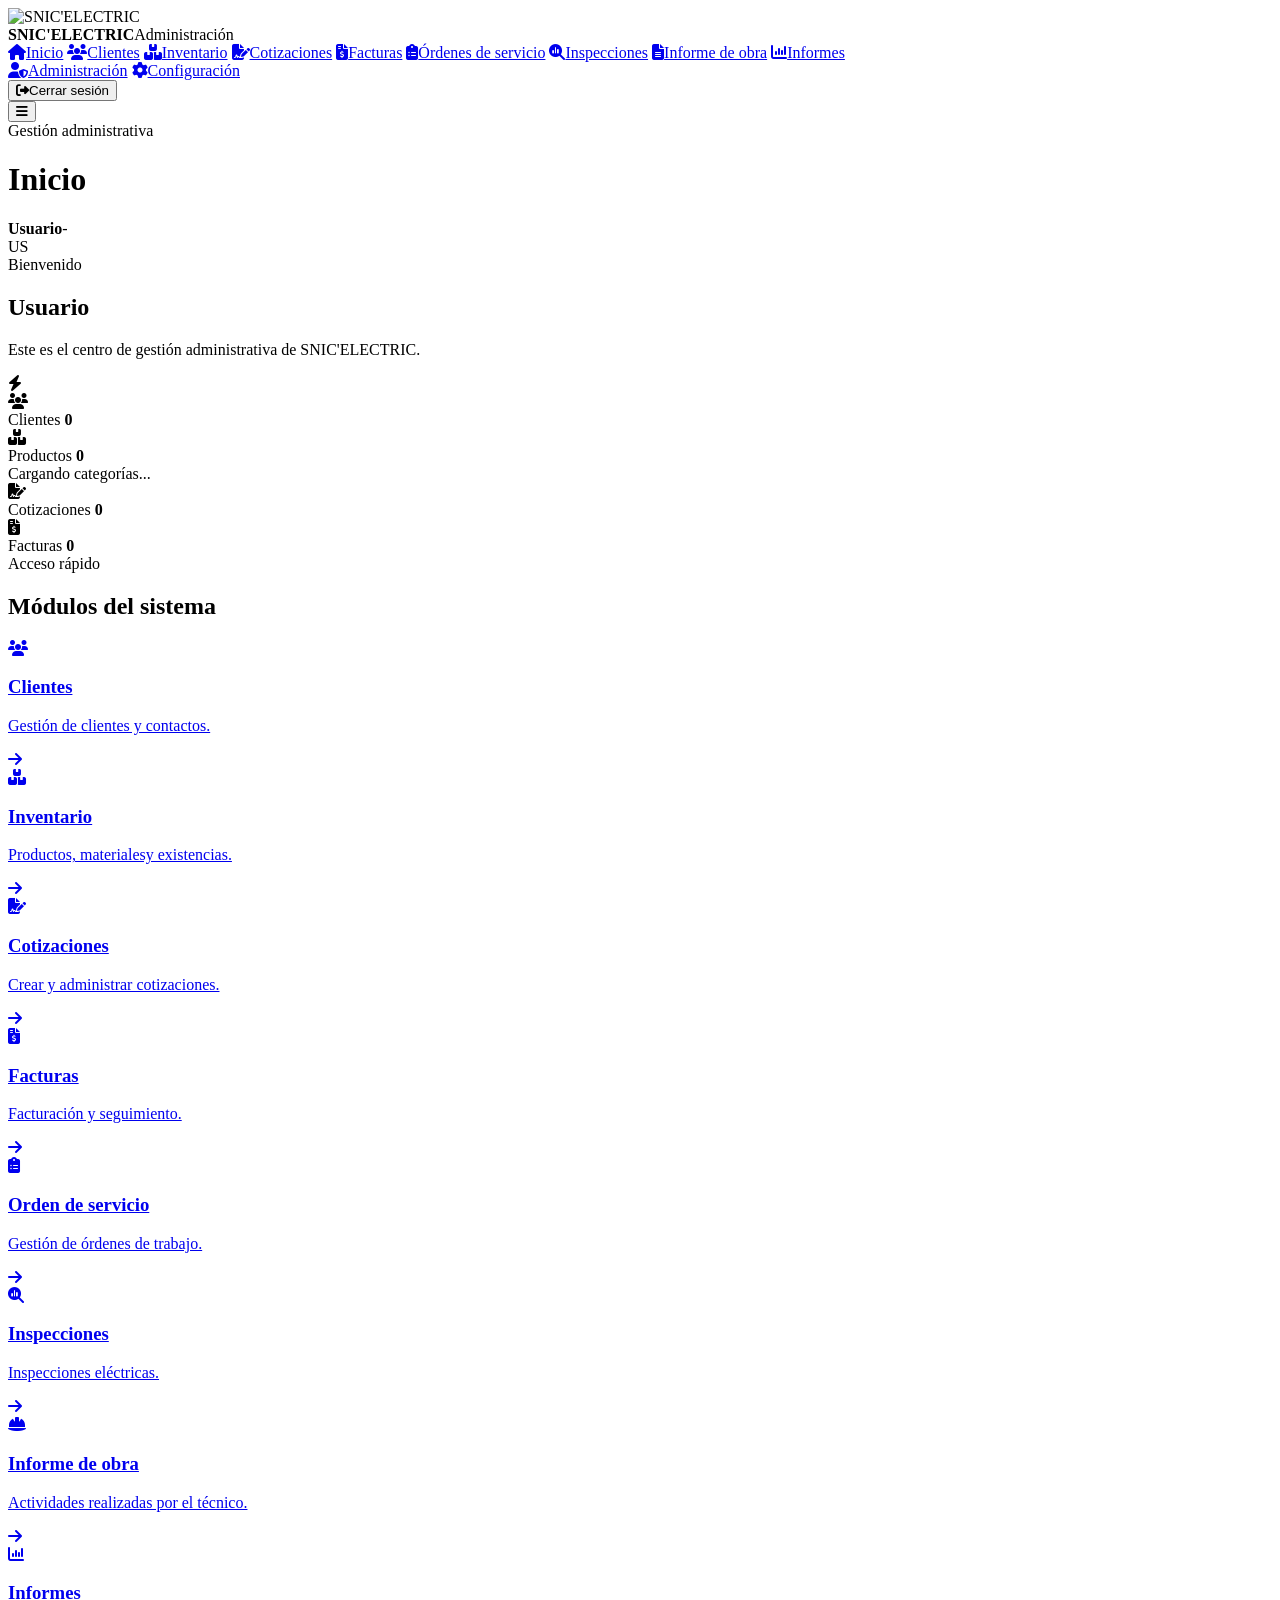
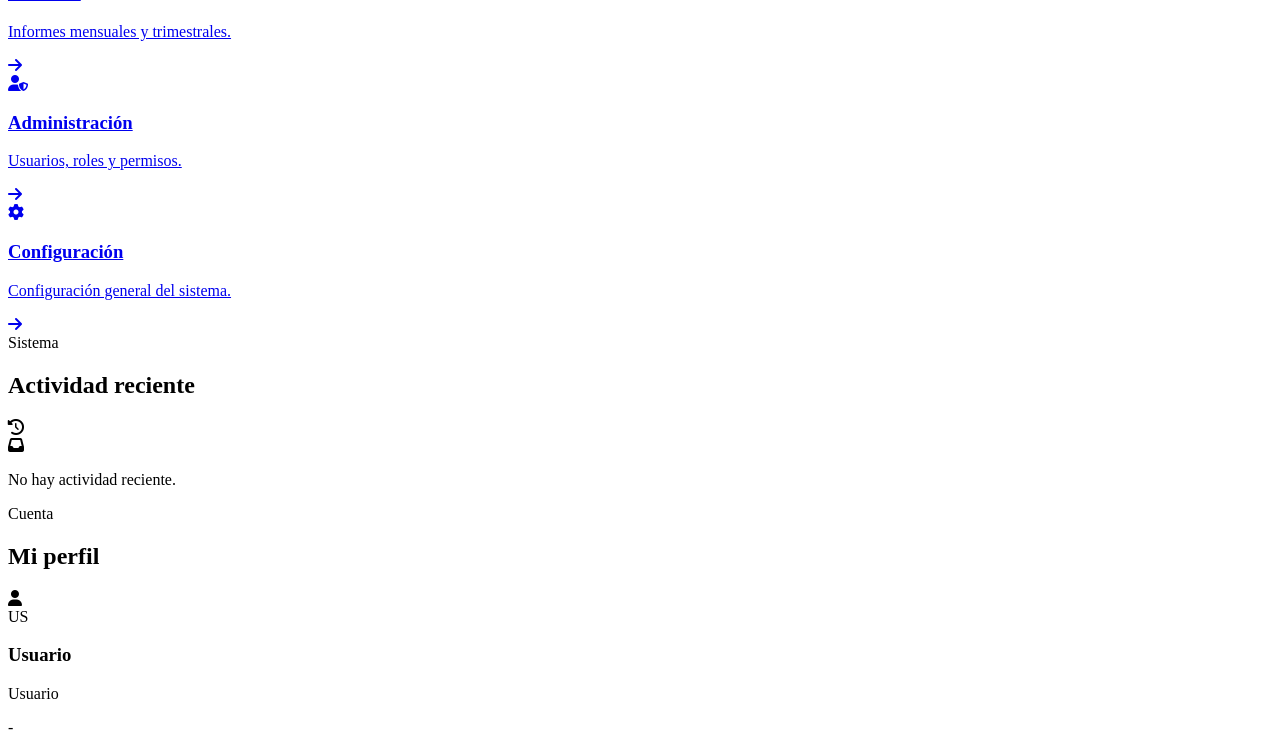
==== dashboard.html @ 1d074a5e "Add files via upload" ====
<!DOCTYPE html>
<html lang="es">

<head>

    <meta charset="UTF-8">

    <meta
        name="viewport"
        content="width=device-width, initial-scale=1.0"
    >

    <title>
        Dashboard | SNIC'ELECTRIC
    </title>

    <!-- Google Font -->
    <link
        rel="preconnect"
        href="https://fonts.googleapis.com"
    >

    <link
        rel="preconnect"
        href="https://fonts.gstatic.com"
        crossorigin
    >

    <link
        href="https://fonts.googleapis.com/css2?family=Montserrat:wght@400;500;600;700;800&display=swap"
        rel="stylesheet"
    >

    <link rel="icon" href="https://github.com/Francisco1824/proyectosnicelectric/blob/main/img/logo.png?raw=true" />


    <!-- Font Awesome -->
    <link
        rel="stylesheet"
        href="https://cdnjs.cloudflare.com/ajax/libs/font-awesome/6.7.2/css/all.min.css"
    >

    <!-- CSS -->
    
  
    <link
        rel="stylesheet"
        href="css/app-v2.css"
    >


    
    <link
        rel="stylesheet"
        href="css/dashboard.css"
    >

    <link
        rel="stylesheet"
        href="css/responsive.css"
    >

</head>


<body>

<div class="app-shell">
        <!-- =================================================
            SIDEBAR
        ================================================== -->
    <aside class="sidebar" id="sidebar">
        <div class="sidebar-logo"><img src="https://github.com/Francisco1824/snic_electric_app/blob/main/img/logo.png?raw=true" alt="SNIC'ELECTRIC"><div><strong>SNIC'ELECTRIC</strong><span>Administración</span></div></div>
            <nav class="sidebar-nav">
                <a href="dashboard.html" class="nav-item active" data-permission="inicio.ver"><i class="fa-solid fa-house"></i><span>Inicio</span></a>
                <a href="admin/clientes.html" class="nav-item" data-permission="clientes.ver"><i class="fa-solid fa-users"></i><span>Clientes</span></a>
                <a href="admin/inventario.html" class="nav-item" data-permission="inventario.ver"><i class="fa-solid fa-boxes-stacked"></i><span>Inventario</span></a>
                <a href="admin/cotizaciones.html" class="nav-item" data-permission="cotizaciones.ver"><i class="fa-solid fa-file-signature"></i><span>Cotizaciones</span></a>
                <a href="admin/facturas.html" class="nav-item" data-permission="facturas.ver"><i class="fa-solid fa-file-invoice-dollar"></i><span>Facturas</span></a>
                <a href="admin/ordenes.html" class="nav-item" data-permission="ordenes.ver"><i class="fa-solid fa-clipboard-list"></i><span>Órdenes de servicio</span></a>
                <a href="admin/inspecciones.html" class="nav-item" data-permission="inspecciones.ver"><i class="fa-solid fa-magnifying-glass-chart"></i><span>Inspecciones</span></a>
                <a href="admin/informe-obra.html" class="nav-item" data-permission="informe_obra.ver"><i class="fa-solid fa-file-lines"></i><span>Informe de obra</span></a>
                <a href="admin/informes.html" class="nav-item" data-permission="informes.ver"><i class="fa-solid fa-chart-column"></i><span>Informes</span></a>
            <div class="nav-divider"></div>
                <a href="admin/administracion.html" class="nav-item" data-permission="administracion.ver"><i class="fa-solid fa-user-shield"></i><span>Administración</span></a>
                <a href="admin/configuracion.html" class="nav-item " data-permission="configuracion.ver"><i class="fa-solid fa-gear"></i><span>Configuración</span></a>
            </nav>
        <div class="sidebar-bottom"><button type="button" class="logout-button" data-logout><i class="fa-solid fa-right-from-bracket"></i><span>Cerrar sesión</span></button></div>
    </aside>

<!-- =====================================================
     CONTENIDO PRINCIPAL
===================================================== -->
    <main class="main-content">

        <!-- TOPBAR -->

        <header class="topbar">
            <button type="button" class="menu-toggle" data-menu-toggle aria-label="Abrir menú"><i class="fa-solid fa-bars"></i></button>
            <div class="topbar-title"><span>Gestión administrativa</span><h1>Inicio</h1></div>
            <div class="topbar-user">
                <div class="topbar-user-info"><strong data-user-name>Usuario</strong><span data-user-role>-</span></div>
                <div class="user-avatar" id="topbarAvatar" aria-label="Avatar del usuario">US</div>
            </div>
        </header>


        <!-- CONTENIDO -->

        <section class="dashboard-content">


            <!-- BIENVENIDA -->

            <div class="welcome-section">
                <div>
                    <span class="welcome-label" data-greeting >Bienvenido</span>
                    <h2><span data-user-name>Usuario</span></h2>
                    <p>Este es el centro de gestión administrativa de SNIC'ELECTRIC.</p>
                </div>
                <div class="welcome-icon">
                    <i class="fa-solid fa-bolt"></i>
                </div>
            </div>

            <!-- ESTADÍSTICAS -->

            <div class="stats-grid">
                <div class="stat-card" data-permission="clientes.ver">
                    <div class="stat-icon blue">
                        <i class="fa-solid fa-users"></i>
                    </div>
                    <div class="stat-info">
                        <span>Clientes</span>
                        <strong id="totalClientes">0</strong>
                    </div>
                </div>
                <div class="stat-card productos-stat-card" data-permission="inventario.ver">
                    <div class="stat-icon purple">
                        <i class="fa-solid fa-boxes-stacked"></i>
                    </div>
                    <div class="stat-content">
                        <span class="stat-label">Productos</span>
                        <strong id="totalProductos" class="stat-number">0</strong>
                        <div id="productosPorCategoria" class="productos-categorias">
                            Cargando categorías...
                        </div>
                    </div>
                </div>
                <div class="stat-card" data-permission="cotizaciones.ver">
                    <div class="stat-icon green">
                        <i class="fa-solid fa-file-signature"></i>
                    </div>
                    <div class="stat-info">
                        <span>Cotizaciones</span>
                        <strong id="totalCotizaciones">0</strong>
                    </div>
                </div>


                <div class="stat-card" data-permission="facturas.ver">
                    <div class="stat-icon red">
                        <i class="fa-solid fa-file-invoice-dollar"></i>
                    </div>
                    <div class="stat-info">
                        <span>Facturas</span>
                        <strong id="totalFacturas">0</strong>
                    </div>
                </div>
            </div>

            <!-- MÓDULOS -->

            <div class="section-header">
                <div>
                    <span>Acceso rápido</span>
                    <h2>Módulos del sistema</h2>
                </div>
            </div>            
            <div class="modules-grid">

                <!-- CLIENTES -->

                <a href="admin/clientes.html" class="module-card" data-permission="clientes.ver">
                    <div class="module-icon blue">
                        <i class="fa-solid fa-users"></i>
                    </div>
                    <div>
                        <h3>Clientes</h3>
                        <p>Gestión de clientes y contactos.</p>
                    </div>
                    <i class="fa-solid fa-arrow-right module-arrow"></i>
                </a>

                <!-- INVENTARIO -->

                <a href="admin/inventario.html" class="module-card" data-permission="inventario.ver">
                    <div class="module-icon yellow">
                        <i class="fa-solid fa-boxes-stacked"></i>
                    </div>
                    <div>
                        <h3>Inventario</h3>
                        <p>Productos, materialesy existencias.</p>
                    </div>
                    <i class="fa-solid fa-arrow-right module-arrow"></i>
                </a>

                <!-- COTIZACIONES -->

                <a href="admin/cotizaciones.html" class="module-card" data-permission="cotizaciones.ver">
                    <div class="module-icon blue">
                        <i class="fa-solid fa-file-signature"></i>
                    </div>
                    <div>
                        <h3>Cotizaciones</h3>
                        <p>Crear y administrar cotizaciones.</p>
                    </div>
                    <i class="fa-solid fa-arrow-right module-arrow"></i>
                </a>

                <!-- FACTURAS -->

                <a href="admin/facturas.html" class="module-card" data-permission="facturas.ver">
                    <div class="module-icon yellow">
                        <i class="fa-solid fa-file-invoice-dollar"></i>
                    </div>
                    <div>
                        <h3>Facturas</h3>
                        <p>Facturación y seguimiento.</p>
                    </div>
                    <i class="fa-solid fa-arrow-right module-arrow"></i>
                </a>

                <!-- ORDENES -->

                <a href="admin/ordenes.html" class="module-card" data-permission="ordenes.ver">
                    <div class="module-icon blue">
                        <i class="fa-solid fa-clipboard-list"></i>
                    </div>
                    <div>
                        <h3>Orden de servicio</h3>
                        <p>Gestión de órdenes de trabajo.</p>
                    </div>
                    <i class="fa-solid fa-arrow-right module-arrow"></i>
                </a>

                <!-- INSPECCIONES -->

                <a href="admin/inspecciones.html" class="module-card" data-permission="inspecciones.ver">
                    <div class="module-icon yellow">
                        <i class="fa-solid fa-magnifying-glass-chart"></i>
                    </div>
                    <div>
                        <h3>Inspecciones</h3>
                        <p>Inspecciones eléctricas.</p>
                    </div>
                    <i class="fa-solid fa-arrow-right module-arrow"></i>
                </a>

                <!-- INFORME DE OBRA -->

                <a href="admin/informe-obra.html" class="module-card" data-permission="informe_obra.ver">
                    <div class="module-icon blue">
                        <i class="fa-solid fa-helmet-safety"></i>
                    </div>
                    <div>
                        <h3>Informe de obra</h3>
                        <p>Actividades realizadas por el técnico.</p>
                    </div>
                    <i class="fa-solid fa-arrow-right module-arrow"></i>
                </a>

                <!-- INFORMES -->

                <a href="admin/informes.html"
                    class="module-card"
                    data-permission="informes.ver">
                    <div class="module-icon yellow">
                        <i class="fa-solid fa-chart-column"></i>
                    </div>
                    <div>
                        <h3>Informes</h3>
                        <p>Informes mensuales y trimestrales.</p>
                    </div>
                    <i class="fa-solid fa-arrow-right module-arrow"></i>
                </a>

                <!-- ADMINISTRACIÓN -->

                <a href="admin/administracion.html" class="module-card" data-permission="administracion.ver">
                    <div class="module-icon blue">
                        <i class="fa-solid fa-user-shield"></i>
                    </div>
                    <div>
                        <h3>Administración</h3>
                        <p>Usuarios, roles y permisos.</p>
                    </div>
                    <i class="fa-solid fa-arrow-right module-arrow"></i>
                </a>

                <!-- CONFIGURACIÓN -->

                <a href="admin/configuracion.html" class="module-card" data-permission="configuracion.ver">
                    <div class="module-icon yellow">
                        <i class="fa-solid fa-gear"></i>
                    </div>
                    <div>
                        <h3>Configuración</h3>
                        <p>Configuración general del sistema.</p>
                    </div>
                    <i class="fa-solid fa-arrow-right module-arrow"></i>
                </a>
            </div>

            <!-- ACTIVIDAD RECIENTE -->

            <div class="dashboard-bottom">
                <div class="activity-panel">
                    <div class="panel-header">
                        <div>
                            <span>Sistema</span>
                            <h2>Actividad reciente</h2>
                        </div>
                        <i class="fa-solid fa-clock-rotate-left"></i>
                    </div>
                    <div class="activity-list" id="activityList">
                        <div class="empty-state">
                            <i class="fa-solid fa-inbox"></i>
                            <p>No hay actividad reciente.</p>
                        </div>
                    </div>
                </div>

                <!-- RESUMEN -->

                <div class="summary-panel">
                    <div class="panel-header">
                        <div>
                            <span>Cuenta</span>
                            <h2>Mi perfil</h2>
                        </div>
                        <i class="fa-solid fa-user"></i>
                    </div>
                    <div class="profile-summary">
                        <div class="profile-large-avatar">
                            <span id="profileAvatar" aria-label="Avatar del usuario">US</span>
                        </div>
                        <h3 class="profile-name" data-user-name>Usuario</h3>
                        <span class="profile-role" data-user-role>Usuario</span>
                        <p data-user-email>-</p>
                    </div>
                </div>
            </div>
        </section>
    </main>
</div>
<!-- =====================================================
     JAVASCRIPT
===================================================== -->

<script src="https://cdn.jsdelivr.net/npm/@supabase/supabase-js@2"></script>
<script src="js/supabase-client.js"></script>
<script src="js/auth.js"></script>
<script src="js/dashboard.js"></script>

</body>

</html>
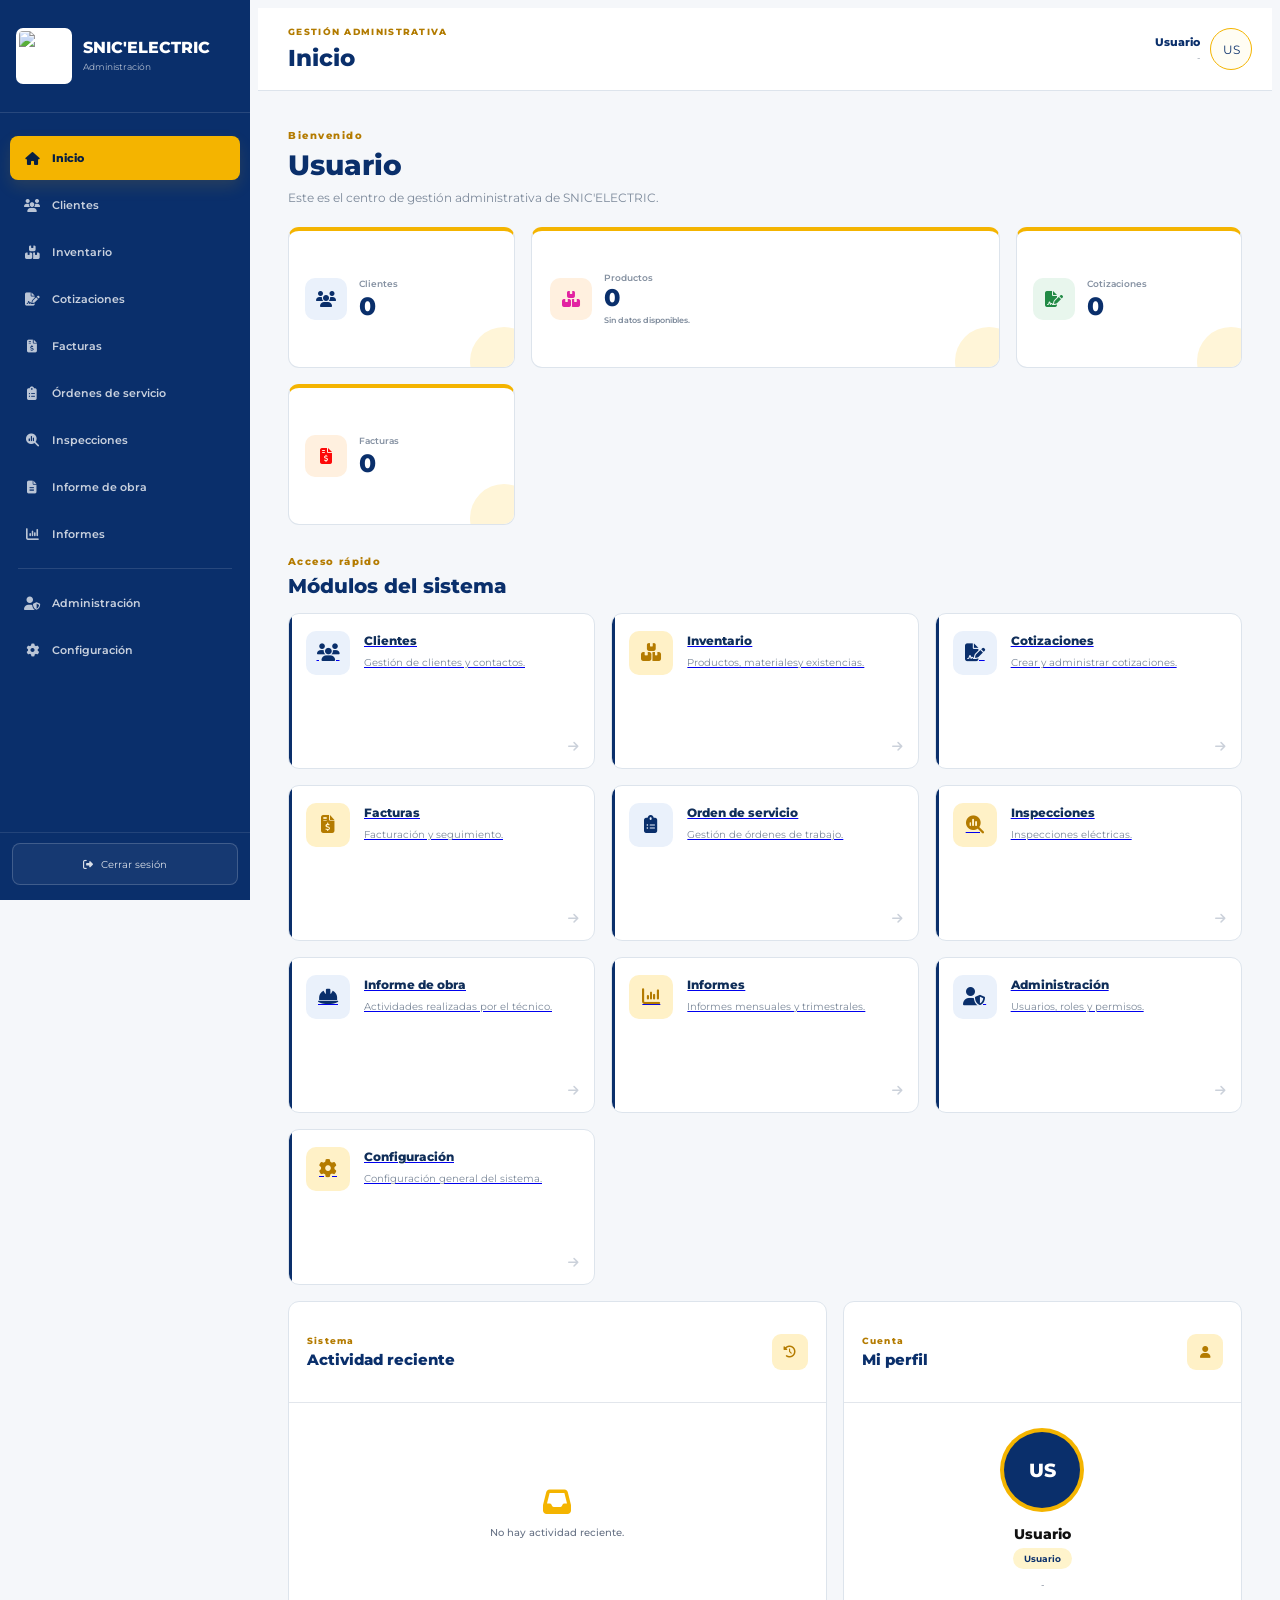
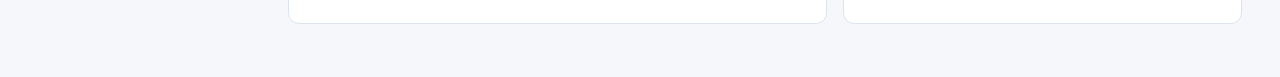
==== commit fc632918: "Add files via upload" ====
--- a/dashboard.html
+++ b/dashboard.html
@@ -1,368 +1,368 @@
-<!DOCTYPE html>
-<html lang="es">
-
-<head>
-
-    <meta charset="UTF-8">
-
-    <meta
-        name="viewport"
-        content="width=device-width, initial-scale=1.0"
-    >
-
-    <title>
-        Dashboard | SNIC'ELECTRIC
-    </title>
-
-    <!-- Google Font -->
-    <link
-        rel="preconnect"
-        href="https://fonts.googleapis.com"
-    >
-
-    <link
-        rel="preconnect"
-        href="https://fonts.gstatic.com"
-        crossorigin
-    >
-
-    <link
-        href="https://fonts.googleapis.com/css2?family=Montserrat:wght@400;500;600;700;800&display=swap"
-        rel="stylesheet"
-    >
-
-    <link rel="icon" href="https://github.com/Francisco1824/proyectosnicelectric/blob/main/img/logo.png?raw=true" />
-
-
-    <!-- Font Awesome -->
-    <link
-        rel="stylesheet"
-        href="https://cdnjs.cloudflare.com/ajax/libs/font-awesome/6.7.2/css/all.min.css"
-    >
-
-    <!-- CSS -->
-    
-  
-    <link
-        rel="stylesheet"
-        href="css/app-v2.css"
-    >
-
-
-    
-    <link
-        rel="stylesheet"
-        href="css/dashboard.css"
-    >
-
-    <link
-        rel="stylesheet"
-        href="css/responsive.css"
-    >
-
-</head>
-
-
-<body>
-
-<div class="app-shell">
-        <!-- =================================================
-            SIDEBAR
-        ================================================== -->
-    <aside class="sidebar" id="sidebar">
-        <div class="sidebar-logo"><img src="https://github.com/Francisco1824/snic_electric_app/blob/main/img/logo.png?raw=true" alt="SNIC'ELECTRIC"><div><strong>SNIC'ELECTRIC</strong><span>Administración</span></div></div>
-            <nav class="sidebar-nav">
-                <a href="dashboard.html" class="nav-item active" data-permission="inicio.ver"><i class="fa-solid fa-house"></i><span>Inicio</span></a>
-                <a href="admin/clientes.html" class="nav-item" data-permission="clientes.ver"><i class="fa-solid fa-users"></i><span>Clientes</span></a>
-                <a href="admin/inventario.html" class="nav-item" data-permission="inventario.ver"><i class="fa-solid fa-boxes-stacked"></i><span>Inventario</span></a>
-                <a href="admin/cotizaciones.html" class="nav-item" data-permission="cotizaciones.ver"><i class="fa-solid fa-file-signature"></i><span>Cotizaciones</span></a>
-                <a href="admin/facturas.html" class="nav-item" data-permission="facturas.ver"><i class="fa-solid fa-file-invoice-dollar"></i><span>Facturas</span></a>
-                <a href="admin/ordenes.html" class="nav-item" data-permission="ordenes.ver"><i class="fa-solid fa-clipboard-list"></i><span>Órdenes de servicio</span></a>
-                <a href="admin/inspecciones.html" class="nav-item" data-permission="inspecciones.ver"><i class="fa-solid fa-magnifying-glass-chart"></i><span>Inspecciones</span></a>
-                <a href="admin/informe-obra.html" class="nav-item" data-permission="informe_obra.ver"><i class="fa-solid fa-file-lines"></i><span>Informe de obra</span></a>
-                <a href="admin/informes.html" class="nav-item" data-permission="informes.ver"><i class="fa-solid fa-chart-column"></i><span>Informes</span></a>
-            <div class="nav-divider"></div>
-                <a href="admin/administracion.html" class="nav-item" data-permission="administracion.ver"><i class="fa-solid fa-user-shield"></i><span>Administración</span></a>
-                <a href="admin/configuracion.html" class="nav-item " data-permission="configuracion.ver"><i class="fa-solid fa-gear"></i><span>Configuración</span></a>
-            </nav>
-        <div class="sidebar-bottom"><button type="button" class="logout-button" data-logout><i class="fa-solid fa-right-from-bracket"></i><span>Cerrar sesión</span></button></div>
-    </aside>
-
-<!-- =====================================================
-     CONTENIDO PRINCIPAL
-===================================================== -->
-    <main class="main-content">
-
-        <!-- TOPBAR -->
-
-        <header class="topbar">
-            <button type="button" class="menu-toggle" data-menu-toggle aria-label="Abrir menú"><i class="fa-solid fa-bars"></i></button>
-            <div class="topbar-title"><span>Gestión administrativa</span><h1>Inicio</h1></div>
-            <div class="topbar-user">
-                <div class="topbar-user-info"><strong data-user-name>Usuario</strong><span data-user-role>-</span></div>
-                <div class="user-avatar" id="topbarAvatar" aria-label="Avatar del usuario">US</div>
-            </div>
-        </header>
-
-
-        <!-- CONTENIDO -->
-
-        <section class="dashboard-content">
-
-
-            <!-- BIENVENIDA -->
-
-            <div class="welcome-section">
-                <div>
-                    <span class="welcome-label" data-greeting >Bienvenido</span>
-                    <h2><span data-user-name>Usuario</span></h2>
-                    <p>Este es el centro de gestión administrativa de SNIC'ELECTRIC.</p>
-                </div>
-                <div class="welcome-icon">
-                    <i class="fa-solid fa-bolt"></i>
-                </div>
-            </div>
-
-            <!-- ESTADÍSTICAS -->
-
-            <div class="stats-grid">
-                <div class="stat-card" data-permission="clientes.ver">
-                    <div class="stat-icon blue">
-                        <i class="fa-solid fa-users"></i>
-                    </div>
-                    <div class="stat-info">
-                        <span>Clientes</span>
-                        <strong id="totalClientes">0</strong>
-                    </div>
-                </div>
-                <div class="stat-card productos-stat-card" data-permission="inventario.ver">
-                    <div class="stat-icon purple">
-                        <i class="fa-solid fa-boxes-stacked"></i>
-                    </div>
-                    <div class="stat-content">
-                        <span class="stat-label">Productos</span>
-                        <strong id="totalProductos" class="stat-number">0</strong>
-                        <div id="productosPorCategoria" class="productos-categorias">
-                            Cargando categorías...
-                        </div>
-                    </div>
-                </div>
-                <div class="stat-card" data-permission="cotizaciones.ver">
-                    <div class="stat-icon green">
-                        <i class="fa-solid fa-file-signature"></i>
-                    </div>
-                    <div class="stat-info">
-                        <span>Cotizaciones</span>
-                        <strong id="totalCotizaciones">0</strong>
-                    </div>
-                </div>
-
-
-                <div class="stat-card" data-permission="facturas.ver">
-                    <div class="stat-icon red">
-                        <i class="fa-solid fa-file-invoice-dollar"></i>
-                    </div>
-                    <div class="stat-info">
-                        <span>Facturas</span>
-                        <strong id="totalFacturas">0</strong>
-                    </div>
-                </div>
-            </div>
-
-            <!-- MÓDULOS -->
-
-            <div class="section-header">
-                <div>
-                    <span>Acceso rápido</span>
-                    <h2>Módulos del sistema</h2>
-                </div>
-            </div>            
-            <div class="modules-grid">
-
-                <!-- CLIENTES -->
-
-                <a href="admin/clientes.html" class="module-card" data-permission="clientes.ver">
-                    <div class="module-icon blue">
-                        <i class="fa-solid fa-users"></i>
-                    </div>
-                    <div>
-                        <h3>Clientes</h3>
-                        <p>Gestión de clientes y contactos.</p>
-                    </div>
-                    <i class="fa-solid fa-arrow-right module-arrow"></i>
-                </a>
-
-                <!-- INVENTARIO -->
-
-                <a href="admin/inventario.html" class="module-card" data-permission="inventario.ver">
-                    <div class="module-icon yellow">
-                        <i class="fa-solid fa-boxes-stacked"></i>
-                    </div>
-                    <div>
-                        <h3>Inventario</h3>
-                        <p>Productos, materialesy existencias.</p>
-                    </div>
-                    <i class="fa-solid fa-arrow-right module-arrow"></i>
-                </a>
-
-                <!-- COTIZACIONES -->
-
-                <a href="admin/cotizaciones.html" class="module-card" data-permission="cotizaciones.ver">
-                    <div class="module-icon blue">
-                        <i class="fa-solid fa-file-signature"></i>
-                    </div>
-                    <div>
-                        <h3>Cotizaciones</h3>
-                        <p>Crear y administrar cotizaciones.</p>
-                    </div>
-                    <i class="fa-solid fa-arrow-right module-arrow"></i>
-                </a>
-
-                <!-- FACTURAS -->
-
-                <a href="admin/facturas.html" class="module-card" data-permission="facturas.ver">
-                    <div class="module-icon yellow">
-                        <i class="fa-solid fa-file-invoice-dollar"></i>
-                    </div>
-                    <div>
-                        <h3>Facturas</h3>
-                        <p>Facturación y seguimiento.</p>
-                    </div>
-                    <i class="fa-solid fa-arrow-right module-arrow"></i>
-                </a>
-
-                <!-- ORDENES -->
-
-                <a href="admin/ordenes.html" class="module-card" data-permission="ordenes.ver">
-                    <div class="module-icon blue">
-                        <i class="fa-solid fa-clipboard-list"></i>
-                    </div>
-                    <div>
-                        <h3>Orden de servicio</h3>
-                        <p>Gestión de órdenes de trabajo.</p>
-                    </div>
-                    <i class="fa-solid fa-arrow-right module-arrow"></i>
-                </a>
-
-                <!-- INSPECCIONES -->
-
-                <a href="admin/inspecciones.html" class="module-card" data-permission="inspecciones.ver">
-                    <div class="module-icon yellow">
-                        <i class="fa-solid fa-magnifying-glass-chart"></i>
-                    </div>
-                    <div>
-                        <h3>Inspecciones</h3>
-                        <p>Inspecciones eléctricas.</p>
-                    </div>
-                    <i class="fa-solid fa-arrow-right module-arrow"></i>
-                </a>
-
-                <!-- INFORME DE OBRA -->
-
-                <a href="admin/informe-obra.html" class="module-card" data-permission="informe_obra.ver">
-                    <div class="module-icon blue">
-                        <i class="fa-solid fa-helmet-safety"></i>
-                    </div>
-                    <div>
-                        <h3>Informe de obra</h3>
-                        <p>Actividades realizadas por el técnico.</p>
-                    </div>
-                    <i class="fa-solid fa-arrow-right module-arrow"></i>
-                </a>
-
-                <!-- INFORMES -->
-
-                <a href="admin/informes.html"
-                    class="module-card"
-                    data-permission="informes.ver">
-                    <div class="module-icon yellow">
-                        <i class="fa-solid fa-chart-column"></i>
-                    </div>
-                    <div>
-                        <h3>Informes</h3>
-                        <p>Informes mensuales y trimestrales.</p>
-                    </div>
-                    <i class="fa-solid fa-arrow-right module-arrow"></i>
-                </a>
-
-                <!-- ADMINISTRACIÓN -->
-
-                <a href="admin/administracion.html" class="module-card" data-permission="administracion.ver">
-                    <div class="module-icon blue">
-                        <i class="fa-solid fa-user-shield"></i>
-                    </div>
-                    <div>
-                        <h3>Administración</h3>
-                        <p>Usuarios, roles y permisos.</p>
-                    </div>
-                    <i class="fa-solid fa-arrow-right module-arrow"></i>
-                </a>
-
-                <!-- CONFIGURACIÓN -->
-
-                <a href="admin/configuracion.html" class="module-card" data-permission="configuracion.ver">
-                    <div class="module-icon yellow">
-                        <i class="fa-solid fa-gear"></i>
-                    </div>
-                    <div>
-                        <h3>Configuración</h3>
-                        <p>Configuración general del sistema.</p>
-                    </div>
-                    <i class="fa-solid fa-arrow-right module-arrow"></i>
-                </a>
-            </div>
-
-            <!-- ACTIVIDAD RECIENTE -->
-
-            <div class="dashboard-bottom">
-                <div class="activity-panel">
-                    <div class="panel-header">
-                        <div>
-                            <span>Sistema</span>
-                            <h2>Actividad reciente</h2>
-                        </div>
-                        <i class="fa-solid fa-clock-rotate-left"></i>
-                    </div>
-                    <div class="activity-list" id="activityList">
-                        <div class="empty-state">
-                            <i class="fa-solid fa-inbox"></i>
-                            <p>No hay actividad reciente.</p>
-                        </div>
-                    </div>
-                </div>
-
-                <!-- RESUMEN -->
-
-                <div class="summary-panel">
-                    <div class="panel-header">
-                        <div>
-                            <span>Cuenta</span>
-                            <h2>Mi perfil</h2>
-                        </div>
-                        <i class="fa-solid fa-user"></i>
-                    </div>
-                    <div class="profile-summary">
-                        <div class="profile-large-avatar">
-                            <span id="profileAvatar" aria-label="Avatar del usuario">US</span>
-                        </div>
-                        <h3 class="profile-name" data-user-name>Usuario</h3>
-                        <span class="profile-role" data-user-role>Usuario</span>
-                        <p data-user-email>-</p>
-                    </div>
-                </div>
-            </div>
-        </section>
-    </main>
-</div>
-<!-- =====================================================
-     JAVASCRIPT
-===================================================== -->
-
-<script src="https://cdn.jsdelivr.net/npm/@supabase/supabase-js@2"></script>
-<script src="js/supabase-client.js"></script>
-<script src="js/auth.js"></script>
-<script src="js/dashboard.js"></script>
-
-</body>
-
+<!DOCTYPE html>
+<html lang="es">
+
+<head>
+
+    <meta charset="UTF-8">
+
+    <meta
+        name="viewport"
+        content="width=device-width, initial-scale=1.0"
+    >
+
+    <title>
+        Dashboard | SNIC'ELECTRIC
+    </title>
+
+    <!-- Google Font -->
+    <link
+        rel="preconnect"
+        href="https://fonts.googleapis.com"
+    >
+
+    <link
+        rel="preconnect"
+        href="https://fonts.gstatic.com"
+        crossorigin
+    >
+
+    <link
+        href="https://fonts.googleapis.com/css2?family=Montserrat:wght@400;500;600;700;800&display=swap"
+        rel="stylesheet"
+    >
+
+    <link rel="icon" href="https://github.com/snicelectric/proyectosnicelectric/blob/main/img/logo.png?raw=true" />
+
+
+    <!-- Font Awesome -->
+    <link
+        rel="stylesheet"
+        href="https://cdnjs.cloudflare.com/ajax/libs/font-awesome/6.7.2/css/all.min.css"
+    >
+
+    <!-- CSS -->
+    
+  
+    <link
+        rel="stylesheet"
+        href="css/app-v2.css"
+    >
+
+
+    
+    <link
+        rel="stylesheet"
+        href="css/dashboard.css"
+    >
+
+    <link
+        rel="stylesheet"
+        href="css/responsive.css"
+    >
+
+</head>
+
+
+<body>
+
+<div class="app-shell">
+        <!-- =================================================
+            SIDEBAR
+        ================================================== -->
+    <aside class="sidebar" id="sidebar">
+        <div class="sidebar-logo"><img src="https://github.com/snicelectric/snic_electric_app/blob/main/img/logo.png?raw=true" alt="SNIC'ELECTRIC"><div><strong>SNIC'ELECTRIC</strong><span>Administración</span></div></div>
+            <nav class="sidebar-nav">
+                <a href="dashboard.html" class="nav-item active" data-permission="inicio.ver"><i class="fa-solid fa-house"></i><span>Inicio</span></a>
+                <a href="admin/clientes.html" class="nav-item" data-permission="clientes.ver"><i class="fa-solid fa-users"></i><span>Clientes</span></a>
+                <a href="admin/inventario.html" class="nav-item" data-permission="inventario.ver"><i class="fa-solid fa-boxes-stacked"></i><span>Inventario</span></a>
+                <a href="admin/cotizaciones.html" class="nav-item" data-permission="cotizaciones.ver"><i class="fa-solid fa-file-signature"></i><span>Cotizaciones</span></a>
+                <a href="admin/facturas.html" class="nav-item" data-permission="facturas.ver"><i class="fa-solid fa-file-invoice-dollar"></i><span>Facturas</span></a>
+                <a href="admin/ordenes.html" class="nav-item" data-permission="ordenes.ver"><i class="fa-solid fa-clipboard-list"></i><span>Órdenes de servicio</span></a>
+                <a href="admin/inspecciones.html" class="nav-item" data-permission="inspecciones.ver"><i class="fa-solid fa-magnifying-glass-chart"></i><span>Inspecciones</span></a>
+                <a href="admin/informe-obra.html" class="nav-item" data-permission="informe_obra.ver"><i class="fa-solid fa-file-lines"></i><span>Informe de obra</span></a>
+                <a href="admin/informes.html" class="nav-item" data-permission="informes.ver"><i class="fa-solid fa-chart-column"></i><span>Informes</span></a>
+            <div class="nav-divider"></div>
+                <a href="admin/administracion.html" class="nav-item" data-permission="administracion.ver"><i class="fa-solid fa-user-shield"></i><span>Administración</span></a>
+                <a href="admin/configuracion.html" class="nav-item " data-permission="configuracion.ver"><i class="fa-solid fa-gear"></i><span>Configuración</span></a>
+            </nav>
+        <div class="sidebar-bottom"><button type="button" class="logout-button" data-logout><i class="fa-solid fa-right-from-bracket"></i><span>Cerrar sesión</span></button></div>
+    </aside>
+
+<!-- =====================================================
+     CONTENIDO PRINCIPAL
+===================================================== -->
+    <main class="main-content">
+
+        <!-- TOPBAR -->
+
+        <header class="topbar">
+            <button type="button" class="menu-toggle" data-menu-toggle aria-label="Abrir menú"><i class="fa-solid fa-bars"></i></button>
+            <div class="topbar-title"><span>Gestión administrativa</span><h1>Inicio</h1></div>
+            <div class="topbar-user">
+                <div class="topbar-user-info"><strong data-user-name>Usuario</strong><span data-user-role>-</span></div>
+                <div class="user-avatar" id="topbarAvatar" aria-label="Avatar del usuario">US</div>
+            </div>
+        </header>
+
+
+        <!-- CONTENIDO -->
+
+        <section class="dashboard-content">
+
+
+            <!-- BIENVENIDA -->
+
+            <div class="welcome-section">
+                <div>
+                    <span class="welcome-label" data-greeting >Bienvenido</span>
+                    <h2><span data-user-name>Usuario</span></h2>
+                    <p>Este es el centro de gestión administrativa de SNIC'ELECTRIC.</p>
+                </div>
+                <div class="welcome-icon">
+                    <i class="fa-solid fa-bolt"></i>
+                </div>
+            </div>
+
+            <!-- ESTADÍSTICAS -->
+
+            <div class="stats-grid">
+                <div class="stat-card" data-permission="clientes.ver">
+                    <div class="stat-icon blue">
+                        <i class="fa-solid fa-users"></i>
+                    </div>
+                    <div class="stat-info">
+                        <span>Clientes</span>
+                        <strong id="totalClientes">0</strong>
+                    </div>
+                </div>
+                <div class="stat-card productos-stat-card" data-permission="inventario.ver">
+                    <div class="stat-icon purple">
+                        <i class="fa-solid fa-boxes-stacked"></i>
+                    </div>
+                    <div class="stat-content">
+                        <span class="stat-label">Productos</span>
+                        <strong id="totalProductos" class="stat-number">0</strong>
+                        <div id="productosPorCategoria" class="productos-categorias">
+                            Cargando categorías...
+                        </div>
+                    </div>
+                </div>
+                <div class="stat-card" data-permission="cotizaciones.ver">
+                    <div class="stat-icon green">
+                        <i class="fa-solid fa-file-signature"></i>
+                    </div>
+                    <div class="stat-info">
+                        <span>Cotizaciones</span>
+                        <strong id="totalCotizaciones">0</strong>
+                    </div>
+                </div>
+
+
+                <div class="stat-card" data-permission="facturas.ver">
+                    <div class="stat-icon red">
+                        <i class="fa-solid fa-file-invoice-dollar"></i>
+                    </div>
+                    <div class="stat-info">
+                        <span>Facturas</span>
+                        <strong id="totalFacturas">0</strong>
+                    </div>
+                </div>
+            </div>
+
+            <!-- MÓDULOS -->
+
+            <div class="section-header">
+                <div>
+                    <span>Acceso rápido</span>
+                    <h2>Módulos del sistema</h2>
+                </div>
+            </div>            
+            <div class="modules-grid">
+
+                <!-- CLIENTES -->
+
+                <a href="admin/clientes.html" class="module-card" data-permission="clientes.ver">
+                    <div class="module-icon blue">
+                        <i class="fa-solid fa-users"></i>
+                    </div>
+                    <div>
+                        <h3>Clientes</h3>
+                        <p>Gestión de clientes y contactos.</p>
+                    </div>
+                    <i class="fa-solid fa-arrow-right module-arrow"></i>
+                </a>
+
+                <!-- INVENTARIO -->
+
+                <a href="admin/inventario.html" class="module-card" data-permission="inventario.ver">
+                    <div class="module-icon yellow">
+                        <i class="fa-solid fa-boxes-stacked"></i>
+                    </div>
+                    <div>
+                        <h3>Inventario</h3>
+                        <p>Productos, materialesy existencias.</p>
+                    </div>
+                    <i class="fa-solid fa-arrow-right module-arrow"></i>
+                </a>
+
+                <!-- COTIZACIONES -->
+
+                <a href="admin/cotizaciones.html" class="module-card" data-permission="cotizaciones.ver">
+                    <div class="module-icon blue">
+                        <i class="fa-solid fa-file-signature"></i>
+                    </div>
+                    <div>
+                        <h3>Cotizaciones</h3>
+                        <p>Crear y administrar cotizaciones.</p>
+                    </div>
+                    <i class="fa-solid fa-arrow-right module-arrow"></i>
+                </a>
+
+                <!-- FACTURAS -->
+
+                <a href="admin/facturas.html" class="module-card" data-permission="facturas.ver">
+                    <div class="module-icon yellow">
+                        <i class="fa-solid fa-file-invoice-dollar"></i>
+                    </div>
+                    <div>
+                        <h3>Facturas</h3>
+                        <p>Facturación y seguimiento.</p>
+                    </div>
+                    <i class="fa-solid fa-arrow-right module-arrow"></i>
+                </a>
+
+                <!-- ORDENES -->
+
+                <a href="admin/ordenes.html" class="module-card" data-permission="ordenes.ver">
+                    <div class="module-icon blue">
+                        <i class="fa-solid fa-clipboard-list"></i>
+                    </div>
+                    <div>
+                        <h3>Orden de servicio</h3>
+                        <p>Gestión de órdenes de trabajo.</p>
+                    </div>
+                    <i class="fa-solid fa-arrow-right module-arrow"></i>
+                </a>
+
+                <!-- INSPECCIONES -->
+
+                <a href="admin/inspecciones.html" class="module-card" data-permission="inspecciones.ver">
+                    <div class="module-icon yellow">
+                        <i class="fa-solid fa-magnifying-glass-chart"></i>
+                    </div>
+                    <div>
+                        <h3>Inspecciones</h3>
+                        <p>Inspecciones eléctricas.</p>
+                    </div>
+                    <i class="fa-solid fa-arrow-right module-arrow"></i>
+                </a>
+
+                <!-- INFORME DE OBRA -->
+
+                <a href="admin/informe-obra.html" class="module-card" data-permission="informe_obra.ver">
+                    <div class="module-icon blue">
+                        <i class="fa-solid fa-helmet-safety"></i>
+                    </div>
+                    <div>
+                        <h3>Informe de obra</h3>
+                        <p>Actividades realizadas por el técnico.</p>
+                    </div>
+                    <i class="fa-solid fa-arrow-right module-arrow"></i>
+                </a>
+
+                <!-- INFORMES -->
+
+                <a href="admin/informes.html"
+                    class="module-card"
+                    data-permission="informes.ver">
+                    <div class="module-icon yellow">
+                        <i class="fa-solid fa-chart-column"></i>
+                    </div>
+                    <div>
+                        <h3>Informes</h3>
+                        <p>Informes mensuales y trimestrales.</p>
+                    </div>
+                    <i class="fa-solid fa-arrow-right module-arrow"></i>
+                </a>
+
+                <!-- ADMINISTRACIÓN -->
+
+                <a href="admin/administracion.html" class="module-card" data-permission="administracion.ver">
+                    <div class="module-icon blue">
+                        <i class="fa-solid fa-user-shield"></i>
+                    </div>
+                    <div>
+                        <h3>Administración</h3>
+                        <p>Usuarios, roles y permisos.</p>
+                    </div>
+                    <i class="fa-solid fa-arrow-right module-arrow"></i>
+                </a>
+
+                <!-- CONFIGURACIÓN -->
+
+                <a href="admin/configuracion.html" class="module-card" data-permission="configuracion.ver">
+                    <div class="module-icon yellow">
+                        <i class="fa-solid fa-gear"></i>
+                    </div>
+                    <div>
+                        <h3>Configuración</h3>
+                        <p>Configuración general del sistema.</p>
+                    </div>
+                    <i class="fa-solid fa-arrow-right module-arrow"></i>
+                </a>
+            </div>
+
+            <!-- ACTIVIDAD RECIENTE -->
+
+            <div class="dashboard-bottom">
+                <div class="activity-panel">
+                    <div class="panel-header">
+                        <div>
+                            <span>Sistema</span>
+                            <h2>Actividad reciente</h2>
+                        </div>
+                        <i class="fa-solid fa-clock-rotate-left"></i>
+                    </div>
+                    <div class="activity-list" id="activityList">
+                        <div class="empty-state">
+                            <i class="fa-solid fa-inbox"></i>
+                            <p>No hay actividad reciente.</p>
+                        </div>
+                    </div>
+                </div>
+
+                <!-- RESUMEN -->
+
+                <div class="summary-panel">
+                    <div class="panel-header">
+                        <div>
+                            <span>Cuenta</span>
+                            <h2>Mi perfil</h2>
+                        </div>
+                        <i class="fa-solid fa-user"></i>
+                    </div>
+                    <div class="profile-summary">
+                        <div class="profile-large-avatar">
+                            <span id="profileAvatar" aria-label="Avatar del usuario">US</span>
+                        </div>
+                        <h3 class="profile-name" data-user-name>Usuario</h3>
+                        <span class="profile-role" data-user-role>Usuario</span>
+                        <p data-user-email>-</p>
+                    </div>
+                </div>
+            </div>
+        </section>
+    </main>
+</div>
+<!-- =====================================================
+     JAVASCRIPT
+===================================================== -->
+
+<script src="https://cdn.jsdelivr.net/npm/@supabase/supabase-js@2"></script>
+<script src="js/supabase-client.js"></script>
+<script src="js/auth.js"></script>
+<script src="js/dashboard.js"></script>
+
+</body>
+
 </html>
--- a/css/app-v2.css
+++ b/css/app-v2.css
@@ -0,0 +1,852 @@
+/* =========================================================
+   SNIC'ELECTRIC V2 · SISTEMA VISUAL GLOBAL
+   Cargado DESPUÉS de los CSS de cada módulo.
+   No contiene lógica de negocio.
+========================================================= */
+:root{
+  --snic-blue:#0A2F6B;
+  --snic-blue-dark:#082653;
+  --snic-yellow:#F4B400;
+  --snic-yellow-soft:#FFF4D2;
+  --snic-bg:#F5F7FA;
+  --snic-white:#fff;
+  --snic-text:#132238;
+  --snic-muted:#7B8798;
+  --snic-border:#DDE4EC;
+  --snic-green:#218A45;
+  --snic-red:#C62828;
+  --snic-sidebar:250px;
+  --snic-header:82px;
+  --snic-radius:11px;
+}
+
+html,body{min-height:100%;}
+body{font-family:'Montserrat',Arial,sans-serif!important;background:var(--snic-bg)!important;color:var(--snic-text)!important;font-size:12px!important;}
+button,input,select,textarea{font-family:'Montserrat',Arial,sans-serif!important;}
+
+/* ---------- layout ---------- */
+.app-shell,.clientes-app,.cotizaciones-app,.facturas-app,.inspecciones-app,.inventario-app,.informes-app{min-height:100vh!important;}
+.sidebar,.app-shell .sidebar,.clientes-app .sidebar,.cotizaciones-app .sidebar,.facturas-app .sidebar,.inspecciones-app .sidebar,.inventario-app .sidebar,.informes-app .sidebar{
+  position:fixed!important;left:0!important;top:0!important;width:var(--snic-sidebar)!important;height:100vh!important;
+  background:var(--snic-blue)!important;color:#fff!important;z-index:1000!important;
+  display:flex!important;flex-direction:column!important;border:0!important;box-shadow:none!important;
+}
+.main-content{margin-left:var(--snic-sidebar)!important;width:calc(100% - var(--snic-sidebar))!important;min-height:100vh!important;background:var(--snic-bg)!important;}
+
+/* ---------- logo / brand ---------- */
+.sidebar-logo,.brand{
+  min-height:82px!important;height:82px!important;padding:15px 16px!important;display:flex!important;align-items:center!important;gap:11px!important;
+  background:var(--snic-blue)!important;border-bottom:1px solid rgba(255,255,255,.12)!important;
+}
+.sidebar-logo img,.brand img{
+  width:50px!important;height:50px!important;min-width:50px!important;object-fit:contain!important;background:#fff!important;border-radius:7px!important;padding:3px!important;
+}
+.sidebar-logo strong,.brand strong{display:block!important;color:#fff!important;font-size:16px!important;line-height:1.1!important;font-weight:800!important;}
+.sidebar-logo span,.brand small,.sidebar-logo small{display:block!important;color:rgba(255,255,255,.68)!important;font-size:9px!important;line-height:1.2!important;margin-top:5px!important;}
+
+/* ---------- optional user block ---------- */
+.sidebar-user{margin:10px 12px!important;padding:10px!important;border-radius:9px!important;background:rgba(255,255,255,.06)!important;display:flex!important;gap:10px!important;align-items:center!important;}
+.sidebar-user-avatar{width:36px!important;height:36px!important;border-radius:50%!important;background:var(--snic-yellow)!important;color:var(--snic-blue)!important;display:grid!important;place-items:center!important;}
+.sidebar-user-info strong{display:block!important;color:#fff!important;font-size:10px!important;font-weight:800!important;}
+.sidebar-user-info span{display:block!important;color:rgba(255,255,255,.65)!important;font-size:8px!important;margin-top:3px!important;}
+
+/* ---------- nav: all historical class variants ---------- */
+.sidebar-nav,.sidebar-menu,.nav{
+  flex:1!important;overflow-y:auto!important;padding:20px 10px 12px!important;background:var(--snic-blue)!important;
+}
+.sidebar-nav::-webkit-scrollbar,.sidebar-menu::-webkit-scrollbar,.nav::-webkit-scrollbar{width:5px;}
+.sidebar-nav::-webkit-scrollbar-thumb,.sidebar-menu::-webkit-scrollbar-thumb,.nav::-webkit-scrollbar-thumb{background:rgba(255,255,255,.22);border-radius:10px;}
+.sidebar-link,.nav-item,.nav a{
+  min-height:44px!important;height:44px!important;margin:3px 0!important;padding:0 13px!important;
+  display:flex!important;align-items:center!important;gap:11px!important;border-radius:8px!important;
+  color:rgba(255,255,255,.78)!important;text-decoration:none!important;font-size:11px!important;font-weight:600!important;
+  transition:background .18s ease,color .18s ease!important;
+}
+.sidebar-link i,.nav-item i,.nav a i{width:18px!important;min-width:18px!important;text-align:center!important;color:rgba(255,255,255,.72)!important;font-size:13px!important;}
+.sidebar-link:hover,.nav-item:hover,.nav a:hover{background:rgba(255,255,255,.08)!important;color:#fff!important;}
+.sidebar-link.active,.nav-item.active,.nav a.active{background:var(--snic-yellow)!important;color:#071F43!important;font-weight:800!important;box-shadow:0 7px 16px rgba(244,180,0,.12)!important;}
+.sidebar-link.active i,.nav-item.active i,.nav a.active i{color:#071F43!important;}
+.nav-divider,.nav-sep{height:1px!important;margin:12px 8px!important;background:rgba(255,255,255,.12)!important;}
+.sidebar-footer,.sidebar-bottom{padding:10px 12px 15px!important;border-top:1px solid rgba(255,255,255,.10)!important;background:var(--snic-blue)!important;}
+.logout-button,.logout-btn,.logout{width:100%!important;min-height:42px!important;height:42px!important;border:1px solid rgba(255,255,255,.18)!important;border-radius:8px!important;background:rgba(255,255,255,.05)!important;color:rgba(255,255,255,.84)!important;display:flex!important;align-items:center!important;justify-content:center!important;gap:8px!important;font-size:10px!important;cursor:pointer!important;}
+
+/* ---------- header ---------- */
+.topbar{
+  height:var(--snic-header)!important;min-height:var(--snic-header)!important;padding:0 20px 0 30px!important;
+  display:flex!important;align-items:center!important;justify-content:space-between!important;background:#fff!important;border-bottom:1px solid var(--snic-border)!important;
+}
+.topbar-title{display:flex!important;flex-direction:column!important;justify-content:center!important;}
+.topbar-title>span,.topbar .eyebrow{color:#B27B00!important;font-size:9px!important;font-weight:800!important;letter-spacing:1.3px!important;text-transform:uppercase!important;margin-bottom:5px!important;}
+.topbar-title h1,.topbar>div:first-child>h1{margin:0!important;color:var(--snic-blue)!important;font-size:23px!important;line-height:1.1!important;font-weight:800!important;}
+.topbar-user,.user-box{display:flex!important;align-items:center!important;gap:10px!important;}
+.topbar-user-info,.user-box>div:first-child{text-align:right!important;}
+.topbar-user-info strong,.user-box strong{display:block!important;color:var(--snic-blue)!important;font-size:11px!important;font-weight:800!important;}
+.topbar-user-info span,.user-box small{display:block!important;color:#8B95A4!important;font-size:9px!important;margin-top:3px!important;}
+.user-avatar,.topbar-avatar,.avatar{width:40px!important;height:40px!important;border:1px solid var(--snic-yellow)!important;border-radius:50%!important;background:#FFFDF4!important;color:var(--snic-blue)!important;display:grid!important;place-items:center!important;flex-shrink:0!important;}
+.menu-toggle{width:36px!important;height:36px!important;border:1px solid var(--snic-border)!important;border-radius:7px!important;background:#fff!important;color:var(--snic-blue)!important;display:none!important;place-items:center!important;}
+
+/* ---------- page headings ---------- */
+.content,.page-content,.content-container{padding:32px 30px 45px!important;}
+.page-head,.page-heading,.content-header{
+  width:100%!important;min-height:86px!important;margin-bottom:24px!important;display:flex!important;align-items:flex-start!important;justify-content:space-between!important;gap:24px!important;
+}
+.page-head>div:first-child,.page-heading>div:first-child,.content-header>div:first-child{
+  min-width:0!important;flex:1 1 auto!important;
+}
+.page-head>.btn,.page-heading>.btn,.content-header>.btn{
+  flex:0 0 auto!important;position:relative!important;z-index:10!important;margin-top:0!important;
+}
+.section-label,.eyebrow,.page-heading .eyebrow,.content-header .eyebrow{display:block!important;color:#B27B00!important;font-size:9px!important;font-weight:800!important;letter-spacing:1.3px!important;text-transform:uppercase!important;margin-bottom:7px!important;}
+.page-head h2,.page-heading h2,.content-header h2{margin:0!important;color:var(--snic-blue)!important;font-size:27px!important;line-height:1.1!important;font-weight:800!important;}
+.page-head p,.page-heading p,.content-header p{margin:8px 0 0!important;color:#8490A0!important;font-size:10px!important;line-height:1.5!important;max-width:900px!important;white-space:normal!important;overflow-wrap:anywhere!important;}
+.heading-actions{display:flex!important;gap:8px!important;flex-shrink:0!important;}
+.btn-primary,.btn.btn-primary,.btn-primary{min-height:43px!important;height:43px!important;padding:0 17px!important;border:0!important;border-radius:8px!important;background:var(--snic-yellow)!important;color:#071F43!important;font-size:11px!important;font-weight:800!important;display:inline-flex!important;align-items:center!important;justify-content:center!important;gap:8px!important;cursor:pointer!important;white-space:nowrap!important;}
+.btn-secondary{min-height:40px!important;padding:0 15px!important;border:1px solid #D3DCE8!important;border-radius:8px!important;background:#fff!important;color:#536278!important;font-size:10px!important;font-weight:700!important;}
+
+/* ---------- stats: old + new ---------- */
+/* =========================================================
+   ESTADÍSTICAS GLOBALES
+   Estas tarjetas son compartidas por los módulos.
+========================================================= */
+
+.stats-grid,
+.stats {
+    display: grid !important;
+
+    grid-template-columns:
+        repeat(4, minmax(0, 1fr)) !important;
+
+    gap: 16px !important;
+
+    margin-bottom: 22px !important;
+
+    align-items: start !important;
+}
+
+
+.stat-card,
+.stats > article {
+    min-height: 96px !important;
+
+    height: auto !important;
+
+    padding: 14px 16px !important;
+
+    background: #fff !important;
+
+    border: 1px solid var(--snic-border) !important;
+
+    border-top: 4px solid var(--snic-yellow) !important;
+
+    border-radius: 11px !important;
+
+    display: flex !important;
+
+    align-items: center !important;
+
+    gap: 13px !important;
+
+    position: relative !important;
+
+    overflow: hidden !important;
+
+    box-shadow: none !important;
+
+    align-self: start !important;
+}
+
+
+.stat-card:hover,
+.stats > article:hover {
+    transform: none !important;
+
+    box-shadow:
+        0 5px 18px rgba(10,47,107,.06) !important;
+}
+
+
+.stat-card::after,
+.stats > article::after {
+    content: "" !important;
+
+    position: absolute !important;
+
+    right: -22px !important;
+    bottom: -28px !important;
+
+    width: 64px !important;
+    height: 64px !important;
+
+    border-radius: 50% !important;
+
+    background: #FFF6D9 !important;
+
+    pointer-events: none !important;
+}
+
+
+.stat-icon {
+    width: 44px !important;
+    height: 44px !important;
+
+    min-width: 44px !important;
+
+    border-radius: 10px !important;
+
+    display: grid !important;
+
+    place-items: center !important;
+
+    font-size: 17px !important;
+
+    position: relative !important;
+
+    z-index: 1 !important;
+}
+
+
+.stat-icon.blue,
+.blue-card .stat-icon {
+    background: #EAF1FB !important;
+
+    color: var(--snic-blue) !important;
+}
+
+
+.stat-icon.green {
+    background: #E8F6ED !important;
+
+    color: var(--snic-green) !important;
+}
+
+
+.stat-icon.yellow,
+.yellow-card .stat-icon {
+    background: #FFF1C7 !important;
+
+    color: #B47B00 !important;
+}
+
+.stat-icon.purple {
+    background: #FFF0DF !important;
+
+    color: #e223a2 !important;
+}
+
+.stat-icon.red {
+    background: #FFF0DF !important;
+
+    color: #fd0a0a !important;
+}
+
+.stat-icon.orange {
+    background: #FFF0DF !important;
+
+    color: #B66A00 !important;
+}
+
+
+.stat-icon.dark {
+    background: #EAF1FB !important;
+
+    color: var(--snic-blue) !important;
+}
+
+
+.stat-card .stat-info,
+.stats > article > div:last-child {
+    position: relative !important;
+
+    z-index: 1 !important;
+
+    min-width: 0 !important;
+}
+
+
+.stat-info {
+    display: flex !important;
+
+    flex-direction: column !important;
+
+    gap: 4px !important;
+
+    min-width: 0 !important;
+}
+
+
+.stat-card span,
+.stat-card small,
+.stats span,
+.stats small {
+    display: block !important;
+
+    color: #8490A1 !important;
+
+    font-size: 9px !important;
+
+    font-weight: 500 !important;
+}
+
+
+.stat-card strong,
+.stats strong {
+    display: block !important;
+
+    margin-top: 3px !important;
+
+    color: var(--snic-blue) !important;
+
+    font-size: 22px !important;
+
+    font-weight: 800 !important;
+
+    line-height: 1 !important;
+}
+
+
+/* =========================================================
+   RESPONSIVE GLOBAL DE ESTADÍSTICAS
+========================================================= */
+
+@media (max-width: 1050px) {
+
+    .stats-grid,
+    .stats {
+        grid-template-columns:
+            repeat(2, minmax(0, 1fr)) !important;
+    }
+
+}
+
+
+@media (max-width: 700px) {
+
+    .stats-grid,
+    .stats {
+        grid-template-columns: 1fr !important;
+    }
+
+}
+/* ---------- panels / filters ---------- */
+.panel,.content-card,.usuarios-panel,.report-grid>.panel,.report-grid.lower>.panel{
+  background:#fff!important;border:1px solid var(--snic-border)!important;border-radius:11px!important;box-shadow:none!important;
+}
+.filters,.toolbar,.usuarios-toolbar{min-height:74px!important;padding:15px 18px!important;display:flex!important;align-items:center!important;gap:9px!important;background:#fff!important;border-bottom:1px solid var(--snic-border)!important;}
+.search,.search-box{position:relative!important;flex:1!important;min-width:180px!important;}
+.search i,.search-box i{position:absolute!important;left:13px!important;top:50%!important;transform:translateY(-50%)!important;color:#8B96A6!important;font-size:11px!important;pointer-events:none!important;}
+.search input,.search-box input{width:100%!important;height:42px!important;padding:0 13px 0 34px!important;border:1px solid #D3DCE8!important;border-radius:8px!important;background:#fff!important;color:#30445F!important;font-size:10px!important;outline:none!important;}
+.filters select,.filter-select,.filter-box select{height:42px!important;min-width:140px!important;padding:0 12px!important;border:1px solid #D3DCE8!important;border-radius:8px!important;background:#fff!important;color:#30445F!important;font-size:10px!important;outline:none!important;}
+.toolbar-actions{display:flex!important;gap:9px!important;flex-shrink:0!important;}
+
+/* ---------- tables: fixes oversized/overlapping text ---------- */
+.table-wrap,.table-wrapper,.table-container{width:100%!important;overflow-x:auto!important;overflow-y:hidden!important;}
+.panel table,.content-card table,.table-wrap table,.table-wrapper table,.table-container table{width:100%!important;min-width:860px!important;border-collapse:collapse!important;border-spacing:0!important;table-layout:fixed!important;font-size:10px!important;}
+.panel table thead th,.content-card table thead th,.table-wrap table thead th,.table-wrapper table thead th,.table-container table thead th{
+  height:38px!important;padding:0 14px!important;background:#FBFCFE!important;border:0!important;border-bottom:1px solid var(--snic-border)!important;color:#6D7B8E!important;text-align:left!important;vertical-align:middle!important;font-size:9px!important;font-weight:800!important;line-height:1!important;white-space:nowrap!important;
+}
+.panel table tbody td,.content-card table tbody td,.table-wrap table tbody td,.table-wrapper table tbody td,.table-container table tbody td{
+  min-height:62px!important;height:62px!important;padding:10px 14px!important;background:#fff!important;border:0!important;border-bottom:1px solid #EDF0F4!important;color:#30445F!important;text-align:left!important;vertical-align:middle!important;font-size:10px!important;font-weight:500!important;line-height:1.25!important;word-break:normal!important;overflow-wrap:anywhere!important;
+}
+.panel table tbody tr:hover td,.content-card table tbody tr:hover td,.table-wrap table tbody tr:hover td{background:#FBFCFE!important;}
+.panel table td strong,.content-card table td strong,.table-wrap table td strong,.table-wrapper table td strong{display:block!important;color:var(--snic-blue)!important;font-size:10px!important;font-weight:800!important;line-height:1.25!important;}
+.panel table td small,.content-card table td small,.table-wrap table td small{display:block!important;margin-top:3px!important;color:#8B96A6!important;font-size:8px!important;line-height:1.2!important;}
+
+
+/* ---------- modals/forms ---------- */
+.modal-overlay,.modal{z-index:2000!important;}
+.modal-card,.modal-inspection,.modal-quote,.modal>div{border-radius:12px!important;}
+.modal-head,.modal-header{padding:16px 20px!important;background:#fff!important;border-bottom:1px solid var(--snic-border)!important;}
+.modal-head h2,.modal-header h2{color:var(--snic-blue)!important;font-size:17px!important;font-weight:800!important;}
+.form-group label{color:#617086!important;font-size:9px!important;font-weight:700!important;}
+.form-group input,.form-group select,.form-group textarea,.form-control{border:1px solid #D3DCE8!important;border-radius:7px!important;font-size:10px!important;}
+.modal-actions,.modal-footer{border-top:1px solid var(--snic-border)!important;padding:14px 20px!important;display:flex!important;justify-content:flex-end!important;gap:8px!important;}
+
+/* ---------- configuration ---------- */
+.config-page{padding:32px 30px 45px!important;}
+.config-grid{display:grid!important;grid-template-columns:repeat(2,minmax(0,1fr))!important;gap:16px!important;}
+.config-card{background:#fff!important;border:1px solid var(--snic-border)!important;border-top:4px solid var(--snic-yellow)!important;border-radius:11px!important;padding:20px!important;}
+.config-card h3{margin:0 0 7px!important;color:var(--snic-blue)!important;font-size:14px!important;}
+.config-card p{margin:0!important;color:#8490A0!important;font-size:10px!important;line-height:1.55!important;}
+.config-row{margin-top:15px!important;padding-top:15px!important;border-top:1px solid #EDF0F4!important;display:flex!important;align-items:center!important;justify-content:space-between!important;gap:15px!important;}
+.config-row strong{font-size:10px!important;color:#30445F!important;}
+.config-row span{font-size:9px!important;color:#8490A0!important;}
+
+/* ---------- mobile ---------- */
+@media(max-width:1050px){.stats-grid,.stats{grid-template-columns:repeat(2,minmax(0,1fr))!important}.filters,.toolbar,.usuarios-toolbar{flex-wrap:wrap!important}.search,.search-box{width:100%!important;flex-basis:100%!important}.filters select{flex:1!important}.config-grid{grid-template-columns:1fr!important}.page-head,.page-heading,.content-header{min-height:auto!important;align-items:flex-start!important;flex-wrap:wrap!important}.page-head>.btn,.page-heading>.btn,.content-header>.btn{margin-left:auto!important}}
+@media(max-width:850px){
+  .sidebar{transform:translateX(-100%)!important;transition:transform .2s ease!important;}
+  .sidebar.active{transform:translateX(0)!important;}
+  .main-content{margin-left:0!important;width:100%!important;}
+  .menu-toggle{display:grid!important;}
+  .content,.page-content,.config-page{padding:25px 18px 40px!important;}
+}
+@media(max-width:700px){
+  .topbar{padding:0 15px!important;}.topbar-user-info,.user-box>div:first-child{display:none!important;}
+  .page-head,.page-heading,.content-header{align-items:flex-start!important;flex-direction:column!important;}
+  .heading-actions{width:100%!important;}.heading-actions .btn-primary,.page-head .btn-primary{width:100%!important;}
+  .stats-grid,.stats{grid-template-columns:1fr!important;}
+  .filters,.toolbar{flex-direction:column!important;align-items:stretch!important;}
+  .filters select{width:100%!important;}
+}
+
+@media print{.sidebar,.topbar,.heading-actions,.filters,.toolbar{display:none!important}.main-content{margin-left:0!important;width:100%!important}.content,.page-content{padding:0!important}}
+
+/* Administración usa .sidebar-header con el logo como IMG; normalizamos esa variante. */
+.sidebar-header{min-height:82px!important;height:82px!important;padding:15px 16px!important;display:flex!important;align-items:center!important;gap:11px!important;background:var(--snic-blue)!important;border-bottom:1px solid rgba(255,255,255,.12)!important;}
+.sidebar-header .sidebar-logo{width:50px!important;height:50px!important;min-width:50px!important;min-height:50px!important;padding:3px!important;border:0!important;border-radius:7px!important;object-fit:contain!important;background:#fff!important;display:block!important;}
+.sidebar-header .sidebar-close{display:none!important;}
+/* =========================================================
+   SNIC'ELECTRIC · TARJETAS DEL DASHBOARD
+   Diseño compacto y equilibrado
+========================================================= */
+
+/* CONTENEDOR DE ESTADÍSTICAS */
+.stats-grid,
+.stats {
+    display: grid !important;
+    grid-template-columns: repeat(4, minmax(0, 1fr)) !important;
+    gap: 16px !important;
+    align-items: stretch !important;
+}
+
+/* TARJETA GENERAL */
+.stat-card,
+.stats > article {
+    position: relative !important;
+    min-height: 108px !important;
+    height: 108px !important;
+    padding: 14px 16px !important;
+
+    display: flex !important;
+    align-items: center !important;
+
+    gap: 12px !important;
+
+    background: #FFFFFF !important;
+    border: 1px solid #DDE4EC !important;
+    border-top: 4px solid #F4B400 !important;
+    border-radius: 11px !important;
+
+    overflow: hidden !important;
+    box-shadow: none !important;
+}
+
+/* Decoración inferior derecha */
+.stat-card::after,
+.stats > article::after {
+    content: "" !important;
+
+    position: absolute !important;
+
+    right: -24px !important;
+    bottom: -28px !important;
+
+    width: 68px !important;
+    height: 68px !important;
+
+    border-radius: 50% !important;
+
+    background: #FFF5D8 !important;
+
+    pointer-events: none !important;
+}
+
+/* =========================================================
+   ICONO
+========================================================= */
+
+.stat-card .stat-icon,
+.stats > article .stat-icon {
+    width: 42px !important;
+    height: 42px !important;
+
+    min-width: 42px !important;
+    min-height: 42px !important;
+
+    border-radius: 10px !important;
+
+    display: flex !important;
+    align-items: center !important;
+    justify-content: center !important;
+
+    font-size: 16px !important;
+
+    position: relative !important;
+    z-index: 2 !important;
+}
+
+/* Iconos */
+.stat-icon.blue {
+    background: #EAF1FB !important;
+    color: #0A2F6B !important;
+}
+
+.stat-icon.green {
+    background: #E8F6ED !important;
+    color: #218A45 !important;
+}
+
+.stat-icon.yellow {
+    background: #FFF2C8 !important;
+    color: #B27B00 !important;
+}
+
+.stat-icon.orange {
+    background: #FFF0DF !important;
+    color: #B66A00 !important;
+}
+
+.stat-icon.dark {
+    background: #EAF1FB !important;
+    color: #0A2F6B !important;
+}
+
+/* =========================================================
+   INFORMACIÓN PRINCIPAL
+========================================================= */
+
+.stat-card .stat-info,
+.stats > article > div:last-child {
+    position: relative !important;
+    z-index: 2 !important;
+
+    min-width: 0 !important;
+
+    display: flex !important;
+    flex-direction: column !important;
+
+    justify-content: center !important;
+
+    flex: 1 !important;
+}
+
+/* Etiqueta */
+.stat-card .stat-info > span:first-child,
+.stat-card .stat-info > small:first-child,
+.stats > article span:first-child,
+.stats > article small:first-child {
+    display: block !important;
+
+    margin: 0 !important;
+
+    color: #8490A1 !important;
+
+    font-size: 9px !important;
+    font-weight: 600 !important;
+
+    line-height: 1.2 !important;
+}
+
+/* Número principal */
+.stat-card .stat-info > strong:first-of-type,
+.stats > article > div:last-child > strong:first-child {
+    display: block !important;
+
+    margin: 4px 0 0 !important;
+
+    color: #0A2F6B !important;
+
+    font-size: 24px !important;
+    line-height: 1 !important;
+
+    font-weight: 800 !important;
+}
+
+/* Hover muy sutil */
+.stat-card:hover,
+.stats > article:hover {
+    transform: translateY(-2px) !important;
+
+    border-color: #D5DEE9 !important;
+
+    box-shadow: 0 7px 20px rgba(10, 47, 107, .07) !important;
+}
+
+
+/* =========================================================
+   INVENTARIO · TARJETA COMPACTA
+========================================================= */
+
+/*
+   La tarjeta que contiene varios indicadores de inventario
+   no debe crecer verticalmente.
+*/
+
+.stat-card.inventory-card,
+.stats > article.inventory-card {
+    height: 108px !important;
+    min-height: 108px !important;
+
+    align-items: center !important;
+}
+
+
+/* Contenedor de categorías */
+.inventory-card .inventory-breakdown,
+.inventory-card .inventory-list,
+.inventory-card .stat-details {
+    display: grid !important;
+
+    grid-template-columns: repeat(2, minmax(55px, 1fr)) !important;
+
+    column-gap: 12px !important;
+    row-gap: 3px !important;
+
+    margin-top: 4px !important;
+}
+
+
+/* Cada categoría */
+.inventory-card .inventory-item,
+.inventory-card .inventory-row {
+    display: flex !important;
+
+    align-items: center !important;
+    justify-content: space-between !important;
+
+    gap: 5px !important;
+
+    min-width: 0 !important;
+}
+
+
+/* Nombre de categoría */
+.inventory-card .inventory-item span,
+.inventory-card .inventory-row span {
+    color: #8490A1 !important;
+
+    font-size: 7px !important;
+
+    line-height: 1.1 !important;
+
+    white-space: nowrap !important;
+}
+
+
+/* Número de categoría */
+.inventory-card .inventory-item strong,
+.inventory-card .inventory-row strong {
+    color: #0A2F6B !important;
+
+    font-size: 9px !important;
+
+    line-height: 1 !important;
+
+    font-weight: 800 !important;
+}
+
+
+/* =========================================================
+   SI EL INVENTARIO ACTUAL NO TIENE CLASE inventory-card
+   Y SUS DATOS ESTÁN DIRECTAMENTE DENTRO DEL stat-info
+========================================================= */
+
+/* Los elementos secundarios del bloque de inventario
+   deben ser pequeños y compactos. */
+
+.stat-card .stat-info .inventory-detail,
+.stat-card .stat-info .inventory-category {
+    display: flex !important;
+
+    align-items: center !important;
+
+    gap: 4px !important;
+
+    margin-top: 2px !important;
+}
+
+.stat-card .stat-info .inventory-detail span,
+.stat-card .stat-info .inventory-category span {
+    font-size: 7px !important;
+
+    color: #8490A1 !important;
+
+    line-height: 1.1 !important;
+}
+
+.stat-card .stat-info .inventory-detail strong,
+.stat-card .stat-info .inventory-category strong {
+    font-size: 9px !important;
+
+    color: #0A2F6B !important;
+
+    margin: 0 !important;
+}
+
+
+/* =========================================================
+   TARJETAS NORMALES
+========================================================= */
+
+.stat-card:not(.inventory-card) .stat-info {
+    gap: 0 !important;
+}
+
+.stat-card:not(.inventory-card) .stat-info strong {
+    font-size: 25px !important;
+}
+
+.stat-card:not(.inventory-card) .stat-info span {
+    font-size: 9px !important;
+}
+
+
+/* =========================================================
+   RESPONSIVE
+========================================================= */
+
+@media (max-width: 1100px) {
+
+    .stats-grid,
+    .stats {
+        grid-template-columns: repeat(2, minmax(0, 1fr)) !important;
+    }
+
+}
+
+@media (max-width: 700px) {
+
+    .stats-grid,
+    .stats {
+        grid-template-columns: 1fr !important;
+    }
+
+    .stat-card,
+    .stats > article {
+        height: 104px !important;
+        min-height: 104px !important;
+    }
+
+}
+/* =========================================================
+   TARJETA PRODUCTOS · RESUMEN POR CATEGORÍA
+   ========================================================= */
+
+.productos-stat-card {
+    min-height: 99px !important;
+    height: 99px !important;
+    padding: 14px 16px !important;
+    align-items: center !important;
+    overflow: hidden !important;
+}
+
+.productos-stat-card .stat-content {
+    min-width: 0 !important;
+    flex: 1 !important;
+    overflow: hidden !important;
+}
+
+.productos-stat-card .stat-label {
+    display: block !important;
+    color: #8490A0 !important;
+    font-size: 9px !important;
+    font-weight: 600 !important;
+    line-height: 1 !important;
+    margin: 0 !important;
+}
+
+.productos-stat-card .stat-number {
+    display: block !important;
+    margin-top: 4px !important;
+    color: #0A2F6B !important;
+    font-size: 22px !important;
+    font-weight: 800 !important;
+    line-height: 1 !important;
+}
+
+/* Resumen de categorías */
+.productos-categorias {
+    display: flex !important;
+    align-items: center !important;
+    gap: 5px !important;
+
+    margin-top: 6px !important;
+
+    width: 100% !important;
+    min-width: 0 !important;
+
+    color: #7C899A !important;
+    font-size: 7.5px !important;
+    font-weight: 600 !important;
+    line-height: 1.2 !important;
+
+    white-space: nowrap !important;
+    overflow: hidden !important;
+    text-overflow: ellipsis !important;
+}
+
+/* Cada categoría */
+.productos-categorias .categoria-item {
+    display: inline-flex !important;
+    align-items: center !important;
+    gap: 3px !important;
+
+    flex-shrink: 0 !important;
+
+    padding: 2px 5px !important;
+
+    background: #F5F7FA !important;
+    border: 1px solid #E4E9EF !important;
+    border-radius: 5px !important;
+
+    color: #657387 !important;
+
+    font-size: 7px !important;
+    line-height: 1 !important;
+}
+
+/* Nombre */
+.productos-categorias .categoria-nombre {
+    max-width: 65px !important;
+
+    overflow: hidden !important;
+    text-overflow: ellipsis !important;
+    white-space: nowrap !important;
+}
+
+/* Número */
+.productos-categorias .categoria-cantidad {
+    color: #0A2F6B !important;
+    font-size: 1px !important;
+    font-weight: 200 !important;
+}
+
+/* Separador si tu JS utiliza texto */
+.productos-categorias .categoria-separador {
+    color: #C4CBD5 !important;
+    font-size: 7px !important;
+}
+
+/* Estado de carga */
+.productos-categorias.cargando {
+    color: #A0A9B6 !important;
+    font-size: 7px !important;
+}
+
+/* Cuando no existen categorías */
+.productos-categorias.vacio {
+    color: #A0A9B6 !important;
+    font-size: 7px !important;
+}
+
+/* =========================================================
+   RESPONSIVE
+   ========================================================= */
+
+@media (max-width: 1000px) {
+
+    .productos-stat-card {
+        height: 99px !important;
+        min-height: 99px !important;
+    }
+
+}
+
+@media (max-width: 700px) {
+
+    .productos-stat-card {
+        height: 99px !important;
+        min-height: 99px !important;
+    }
+
+}
--- a/css/dashboard.css
+++ b/css/dashboard.css
@@ -0,0 +1,1141 @@
+/* =========================================================
+   SNIC'ELECTRIC
+   DASHBOARD.CSS
+   Diseño exclusivo del Dashboard
+
+   IMPORTANTE:
+   - Las tarjetas estadísticas NO se controlan aquí.
+   - .stats-grid
+   - .stat-card
+   - .stat-icon
+   - .stat-info
+   - responsive de estadísticas
+
+   Todo eso pertenece a app_v2.css.
+========================================================= */
+
+
+/* =========================================================
+   VARIABLES LOCALES DEL DASHBOARD
+========================================================= */
+
+:root {
+
+    --dashboard-blue: #0A2F6B;
+    --dashboard-blue-dark: #06234F;
+    --dashboard-blue-medium: #164A91;
+
+    --dashboard-yellow: #F4B400;
+    --dashboard-yellow-light: #FFD45C;
+    --dashboard-yellow-soft: #FFF4CC;
+
+    --dashboard-white: #FFFFFF;
+    --dashboard-black: #111111;
+
+    --dashboard-gray-50: #F7F8FA;
+    --dashboard-gray-100: #F1F3F6;
+    --dashboard-gray-200: #E2E6EC;
+    --dashboard-gray-300: #CBD1DA;
+    --dashboard-gray-500: #687386;
+    --dashboard-gray-700: #374151;
+
+    --dashboard-green: #198754;
+    --dashboard-red: #DC3545;
+
+    --dashboard-shadow:
+        0 8px 25px rgba(10, 47, 107, 0.08);
+
+    --dashboard-shadow-strong:
+        0 15px 40px rgba(10, 47, 107, 0.15);
+
+    --dashboard-radius: 14px;
+}
+
+
+/* =========================================================
+   BASE DEL DASHBOARD
+========================================================= */
+
+html {
+    scroll-behavior: smooth;
+}
+
+body {
+    background: var(--dashboard-gray-50);
+    color: var(--dashboard-black);
+}
+
+
+/* =========================================================
+   CONTENIDO PRINCIPAL
+   El layout general del sidebar también lo controla
+   app_v2.css.
+========================================================= */
+
+.main-content {
+    margin-left: var(--sidebar-width, 243px);
+    min-height: 100vh;
+}
+
+
+/* =========================================================
+   TOPBAR
+========================================================= */
+
+.topbar {
+    height: 82px;
+    min-height: 82px;
+
+    padding: 0 24px 0 30px;
+
+    background: var(--dashboard-white);
+
+    border-bottom: 1px solid var(--dashboard-gray-200);
+
+    display: flex;
+    align-items: center;
+    justify-content: space-between;
+
+    position: relative;
+    z-index: 100;
+}
+
+
+.menu-toggle {
+    display: none;
+
+    width: 36px;
+    height: 36px;
+
+    border: 1px solid var(--dashboard-gray-200);
+    border-radius: 7px;
+
+    background: var(--dashboard-white);
+    color: var(--dashboard-blue);
+
+    cursor: pointer;
+
+    place-items: center;
+}
+
+
+.topbar-title {
+    display: flex;
+    flex-direction: column;
+    gap: 4px;
+}
+
+
+.topbar-title span {
+    color: #B47B00;
+
+    font-size: 10px;
+    font-weight: 800;
+
+    letter-spacing: 1.5px;
+}
+
+
+.topbar-title h1 {
+    margin: 0;
+
+    color: var(--dashboard-blue);
+
+    font-size: 24px;
+    line-height: 1.1;
+
+    font-weight: 800;
+}
+
+
+.topbar-right {
+    display: none;
+}
+
+
+.user-box {
+    display: flex;
+    align-items: center;
+    gap: 12px;
+}
+
+
+.user-box > div:first-child {
+    text-align: right;
+}
+
+
+.user-box strong {
+    display: block;
+
+    color: #102E59;
+
+    font-size: 11px;
+    font-weight: 700;
+}
+
+
+.user-box small {
+    display: block;
+
+    color: #8995A6;
+
+    font-size: 9px;
+
+    margin-top: 4px;
+}
+
+
+.avatar {
+    width: 40px;
+    height: 40px;
+
+    border: 1px solid var(--dashboard-yellow);
+    border-radius: 50%;
+
+    background: #FFF9E7;
+
+    color: var(--dashboard-blue);
+
+    display: flex;
+    align-items: center;
+    justify-content: center;
+
+    font-size: 15px;
+}
+
+
+/* =========================================================
+   CONTENIDO DEL DASHBOARD
+========================================================= */
+
+.dashboard-content {
+    padding: 28px 30px 45px;
+}
+
+
+/* =========================================================
+   BIENVENIDA
+   Se utiliza como encabezado limpio del Dashboard.
+========================================================= */
+
+.welcome-section {
+    position: relative;
+
+    min-height: auto;
+
+    padding: 8px 0 20px;
+
+    border-radius: 0;
+
+    background: transparent;
+
+    color: #182230;
+
+    box-shadow: none;
+
+    overflow: visible;
+
+    display: flex;
+    align-items: flex-end;
+    justify-content: space-between;
+}
+
+
+.welcome-section::before,
+.welcome-section::after {
+    display: none;
+}
+
+
+.welcome-label {
+    color: #B47B00;
+
+    font-size: 10px;
+    font-weight: 800;
+
+    letter-spacing: 1.5px;
+}
+
+
+.welcome-section h2 {
+    margin: 7px 0 0;
+
+    color: var(--dashboard-blue);
+
+    font-size: 28px;
+    line-height: 1.15;
+
+    font-weight: 800;
+}
+
+
+.welcome-section p {
+    margin: 7px 0 0;
+
+    max-width: 800px;
+
+    color: #7C899A;
+
+    font-size: 12px;
+    line-height: 1.6;
+}
+
+
+.welcome-icon {
+    display: none;
+}
+
+
+/* =========================================================
+   IMPORTANTE:
+   LAS ESTADÍSTICAS SE CONTROLAN DESDE app_v2.css
+
+   NO DEFINIR AQUÍ:
+
+   .stats-grid
+   .stats
+   .stat-card
+   .stat-icon
+   .stat-info
+   .stat-info span
+   .stat-info strong
+   .blue-card
+   .yellow-card
+
+   Esto evita que Dashboard rompa las tarjetas usadas
+   por otros módulos.
+========================================================= */
+
+/* =========================================================
+   DASHBOARD · TARJETA PRODUCTOS
+   Ocupa el ancho de 2 tarjetas normales
+========================================================= */
+
+.productos-stat-card {
+    grid-column: span 2 !important;
+
+    min-height: 108px !important;
+    height: 108px !important;
+
+    padding: 14px 18px !important;
+
+    align-items: center !important;
+    overflow: hidden !important;
+}
+
+/* Contenido interno */
+.productos-stat-card .stat-content {
+    min-width: 0 !important;
+    flex: 1 !important;
+    overflow: hidden !important;
+}
+
+/* Etiqueta */
+.productos-stat-card .stat-label {
+    display: block !important;
+    color: #8490A0 !important;
+    font-size: 9px !important;
+    font-weight: 600 !important;
+    line-height: 1 !important;
+    margin: 0 !important;
+}
+
+/* Número */
+.productos-stat-card .stat-number {
+    display: block !important;
+    margin-top: 4px !important;
+    color: #0A2F6B !important;
+    font-size: 24px !important;
+    font-weight: 800 !important;
+    line-height: 1 !important;
+}
+
+/* Categorías */
+.productos-stat-card .productos-categorias {
+    display: flex !important;
+    align-items: center !important;
+    gap: 5px !important;
+
+    margin-top: 6px !important;
+    width: 100% !important;
+    min-width: 0 !important;
+
+    color: #7C899A !important;
+    font-size: 7.5px !important;
+    font-weight: 600 !important;
+    line-height: 1.2 !important;
+
+    white-space: nowrap !important;
+    overflow: hidden !important;
+    text-overflow: ellipsis !important;
+}
+
+/* Categorías individuales */
+.productos-stat-card .productos-categorias .categoria-item {
+    display: inline-flex !important;
+    align-items: center !important;
+    gap: 3px !important;
+
+    flex-shrink: 0 !important;
+
+    padding: 2px 5px !important;
+
+    background: #F5F7FA !important;
+    border: 1px solid #E4E9EF !important;
+    border-radius: 5px !important;
+
+    color: #657387 !important;
+    font-size: 7px !important;
+}
+
+/* Nombre de categoría */
+.productos-stat-card .categoria-nombre {
+    max-width: 100px !important;
+
+    overflow: hidden !important;
+    text-overflow: ellipsis !important;
+    white-space: nowrap !important;
+}
+
+/* Cantidad */
+.productos-stat-card .categoria-cantidad {
+    color: #0A2F6B !important;
+    font-size: 7px !important;
+    font-weight: 800 !important;
+}
+
+/* =========================================================
+   RESPONSIVE
+   En tablet y móvil vuelve a ocupar una sola columna
+========================================================= */
+
+@media (max-width: 1100px) {
+
+    .productos-stat-card {
+        grid-column: span 1 !important;
+    }
+
+}
+
+@media (max-width: 700px) {
+
+    .productos-stat-card {
+        grid-column: span 1 !important;
+
+        height: 104px !important;
+        min-height: 104px !important;
+    }
+
+}
+
+
+
+/* =========================================================
+   CABECERA DE SECCIÓN
+========================================================= */
+
+.section-header {
+    margin: 28px 0 15px;
+
+    display: flex;
+    justify-content: space-between;
+    align-items: flex-end;
+}
+
+
+.section-header > div {
+    min-width: 0;
+}
+
+
+.section-header span {
+    color: #B47B00;
+
+    font-size: 10px;
+    font-weight: 800;
+
+    letter-spacing: 1.4px;
+}
+
+
+.section-header h2 {
+    margin: 6px 0 0;
+
+    color: var(--dashboard-blue);
+
+    font-size: 20px;
+    line-height: 1.2;
+
+    font-weight: 800;
+}
+
+
+/* =========================================================
+   MÓDULOS DEL SISTEMA
+========================================================= */
+
+.modules-grid {
+    display: grid;
+
+    grid-template-columns:
+        repeat(3, minmax(0, 1fr));
+
+    gap: 16px;
+}
+
+
+.module-card {
+    position: relative;
+
+    min-height: 120px;
+
+    padding: 17px;
+
+    background: var(--dashboard-white);
+
+    border: 1px solid #DDE4EC;
+
+    border-radius: 11px;
+
+    display: flex;
+    align-items: flex-start;
+
+    gap: 14px;
+
+    overflow: hidden;
+
+    box-shadow: none;
+
+    transition:
+        transform 0.2s ease,
+        box-shadow 0.2s ease,
+        border-color 0.2s ease;
+}
+
+
+.module-card::before {
+    content: "";
+
+    position: absolute;
+
+    left: 0;
+    top: 0;
+
+    width: 3px;
+    height: 100%;
+
+    background: var(--dashboard-blue);
+}
+
+
+.module-card:hover {
+    transform: translateY(-2px);
+
+    border-color: #DDE4EC;
+
+    box-shadow:
+        0 8px 22px rgba(10, 47, 107, 0.08);
+}
+
+
+/* =========================================================
+   ICONOS DE MÓDULOS
+========================================================= */
+
+.module-icon {
+    width: 44px;
+    height: 44px;
+
+    min-width: 44px;
+
+    border-radius: 10px;
+
+    display: flex;
+    align-items: center;
+    justify-content: center;
+
+    font-size: 18px;
+
+    flex-shrink: 0;
+}
+
+
+.module-icon.blue {
+    background: #EAF1FB;
+    color: var(--dashboard-blue);
+}
+
+
+.module-icon.yellow {
+    background: #FFF1C7;
+    color: #B47B00;
+}
+
+
+/* =========================================================
+   CONTENIDO DE MÓDULOS
+========================================================= */
+
+.module-card > div:not(.module-icon) {
+    min-width: 0;
+}
+
+
+.module-card h3 {
+    margin: 2px 0 0;
+
+    color: #102E59;
+
+    font-size: 12px;
+    line-height: 1.25;
+
+    font-weight: 800;
+}
+
+
+.module-card p {
+    margin: 7px 0 0;
+
+    max-width: 220px;
+
+    color: #7C899A;
+
+    font-size: 10px;
+    line-height: 1.55;
+}
+
+
+.module-arrow {
+    position: absolute;
+
+    right: 15px;
+    bottom: 15px;
+
+    color: var(--dashboard-gray-300);
+
+    font-size: 12px;
+
+    transition:
+        color 0.2s ease,
+        transform 0.2s ease;
+}
+
+
+.module-card:hover .module-arrow {
+    color: var(--dashboard-yellow);
+
+    transform: translateX(4px);
+}
+
+
+/* =========================================================
+   PARTE INFERIOR DEL DASHBOARD
+========================================================= */
+
+.dashboard-bottom {
+    display: grid;
+
+    grid-template-columns:
+        minmax(0, 1.35fr)
+        minmax(280px, 1fr);
+
+    gap: 16px;
+
+    margin-top: 16px;
+}
+
+
+/* =========================================================
+   PANELES INFERIORES
+========================================================= */
+
+.activity-panel,
+.summary-panel {
+    background: var(--dashboard-white);
+
+    border: 1px solid #DDE4EC;
+
+    border-radius: 11px;
+
+    box-shadow: none;
+
+    overflow: hidden;
+
+    min-width: 0;
+}
+
+
+/* =========================================================
+   CABECERA DE PANELES
+========================================================= */
+
+.panel-header {
+    min-height: 68px;
+
+    padding: 16px 18px;
+
+    border-bottom:
+        1px solid var(--dashboard-gray-200);
+
+    display: flex;
+    align-items: center;
+    justify-content: space-between;
+
+    gap: 12px;
+}
+
+
+.panel-header > div {
+    min-width: 0;
+}
+
+
+.panel-header span {
+    display: block;
+
+    color: #B47B00;
+
+    font-size: 9px;
+    font-weight: 800;
+
+    letter-spacing: 1.2px;
+}
+
+
+.panel-header h2 {
+    margin: 5px 0 0;
+
+    color: var(--dashboard-blue);
+
+    font-size: 15px;
+    line-height: 1.2;
+
+    font-weight: 800;
+}
+
+
+.panel-header > i {
+    width: 36px;
+    height: 36px;
+
+    min-width: 36px;
+
+    border-radius: 9px;
+
+    background: #FFF1C7;
+
+    color: #B47B00;
+
+    display: flex;
+    align-items: center;
+    justify-content: center;
+}
+
+
+/* =========================================================
+   ACTIVIDAD
+========================================================= */
+
+.activity-list {
+    min-height: 180px;
+}
+
+
+.empty-state {
+    min-height: 180px;
+
+    padding: 20px;
+
+    display: flex;
+    flex-direction: column;
+
+    align-items: center;
+    justify-content: center;
+
+    gap: 10px;
+
+    color: var(--dashboard-gray-500);
+
+    text-align: center;
+}
+
+
+.empty-state i {
+    font-size: 28px;
+
+    color: var(--dashboard-yellow);
+}
+
+
+.empty-state p {
+    margin: 0;
+
+    font-size: 10px;
+
+    font-weight: 500;
+}
+
+
+/* =========================================================
+   PERFIL
+========================================================= */
+
+.profile-summary {
+    padding: 25px;
+
+    display: flex;
+    flex-direction: column;
+
+    align-items: center;
+
+    text-align: center;
+}
+
+
+.profile-large-avatar {
+    width: 76px;
+    height: 76px;
+
+    padding: 4px;
+
+    border-radius: 50%;
+
+    background: var(--dashboard-yellow);
+
+    display: flex;
+    align-items: center;
+    justify-content: center;
+}
+
+
+.profile-large-avatar span {
+    width: 100%;
+    height: 100%;
+
+    border-radius: 50%;
+
+    background: var(--dashboard-blue);
+
+    color: var(--dashboard-white);
+
+    display: flex;
+    align-items: center;
+    justify-content: center;
+
+    font-size: 19px;
+    font-weight: 800;
+}
+
+
+.profile-summary h3 {
+    margin: 13px 0 0;
+
+    color: var(--dashboard-black);
+
+    font-size: 14px;
+
+    font-weight: 800;
+}
+
+
+.profile-role {
+    margin-top: 5px;
+
+    padding: 5px 11px;
+
+    border-radius: 20px;
+
+    background: var(--dashboard-yellow-soft);
+
+    color: var(--dashboard-blue);
+
+    font-size: 9px;
+
+    font-weight: 700;
+}
+
+
+.profile-summary p {
+    margin: 10px 0 0;
+
+    color: var(--dashboard-gray-500);
+
+    font-size: 9px;
+}
+
+
+/* =========================================================
+   TOAST DEL DASHBOARD
+========================================================= */
+
+.dashboard-toast {
+    position: fixed;
+
+    right: 25px;
+    bottom: 25px;
+
+    z-index: 5000;
+
+    max-width: 330px;
+
+    padding: 14px 18px;
+
+    background: var(--dashboard-blue);
+
+    color: var(--dashboard-white);
+
+    border-left:
+        4px solid var(--dashboard-yellow);
+
+    border-radius: 8px;
+
+    box-shadow:
+        0 10px 30px rgba(0, 0, 0, 0.20);
+
+    font-size: 11px;
+
+    font-weight: 600;
+
+    opacity: 0;
+    visibility: hidden;
+
+    transform: translateY(15px);
+
+    transition:
+        opacity 0.25s ease,
+        visibility 0.25s ease,
+        transform 0.25s ease;
+}
+
+
+.dashboard-toast.show {
+    opacity: 1;
+
+    visibility: visible;
+
+    transform: translateY(0);
+}
+
+
+/* =========================================================
+   ANIMACIÓN
+========================================================= */
+
+@keyframes dashboardFadeIn {
+
+    from {
+        opacity: 0;
+        transform: translateY(10px);
+    }
+
+    to {
+        opacity: 1;
+        transform: translateY(0);
+    }
+
+}
+
+
+.welcome-section,
+.module-card,
+.activity-panel,
+.summary-panel {
+    animation:
+        dashboardFadeIn 0.45s ease both;
+}
+
+
+/* =========================================================
+   SCROLLBAR
+========================================================= */
+
+.dashboard-content::-webkit-scrollbar {
+    width: 7px;
+}
+
+
+.dashboard-content::-webkit-scrollbar-track {
+    background: var(--dashboard-gray-100);
+}
+
+
+.dashboard-content::-webkit-scrollbar-thumb {
+    background: var(--dashboard-blue);
+
+    border-radius: 10px;
+}
+
+
+.dashboard-content::-webkit-scrollbar-thumb:hover {
+    background: var(--dashboard-yellow);
+}
+
+
+/* =========================================================
+   RESPONSIVE
+========================================================= */
+
+@media (max-width: 1100px) {
+
+    .modules-grid {
+        grid-template-columns:
+            repeat(2, minmax(0, 1fr));
+    }
+
+}
+
+
+@media (max-width: 850px) {
+
+    .sidebar {
+        width: var(--sidebar-width, 243px);
+
+        transform: translateX(-100%);
+
+        transition:
+            transform 0.2s ease;
+    }
+
+
+    .sidebar.open,
+    .sidebar.active {
+        transform: translateX(0);
+    }
+
+
+    .main-content {
+        margin-left: 0;
+    }
+
+
+    .menu-toggle {
+        display: grid;
+    }
+
+
+    .dashboard-bottom {
+        grid-template-columns: 1fr;
+    }
+
+
+    .dashboard-content {
+        padding:
+            25px
+            20px
+            40px;
+    }
+
+}
+
+
+@media (max-width: 700px) {
+
+    .topbar {
+        height: 76px;
+        min-height: 76px;
+
+        padding:
+            0
+            16px;
+    }
+
+
+    .topbar-title span {
+        font-size: 9px;
+    }
+
+
+    .topbar-title h1 {
+        font-size: 20px;
+    }
+
+
+    .user-box > div:first-child {
+        display: none;
+    }
+
+
+    .dashboard-content {
+        padding:
+            20px
+            15px
+            40px;
+    }
+
+
+    .welcome-section {
+        padding-top: 5px;
+    }
+
+
+    .welcome-section h2 {
+        font-size: 23px;
+    }
+
+
+    .welcome-section p {
+        font-size: 10px;
+        line-height: 1.5;
+    }
+
+
+    .modules-grid {
+        grid-template-columns: 1fr;
+    }
+
+
+    .module-card {
+        min-height: 110px;
+    }
+
+
+    .dashboard-bottom {
+        grid-template-columns: 1fr;
+    }
+
+
+    .panel-header {
+        padding:
+            14px
+            15px;
+    }
+
+
+    .profile-summary {
+        padding: 20px;
+    }
+
+}
+
+
+/* =========================================================
+   IMPRESIÓN
+========================================================= */
+
+@media print {
+
+    .sidebar,
+    .topbar,
+    .menu-toggle {
+        display: none !important;
+    }
+
+
+    .main-content {
+        margin-left: 0 !important;
+
+        width: 100% !important;
+    }
+
+
+    .dashboard-content {
+        padding: 0 !important;
+    }
+
+
+    .dashboard-toast {
+        display: none !important;
+    }
+
+}
--- a/css/responsive.css
+++ b/css/responsive.css
@@ -0,0 +1,846 @@
+/* =========================================================
+   SNIC'ELECTRIC
+   RESPONSIVE.CSS
+   Dashboard responsive
+========================================================= */
+
+
+/* =========================================================
+   TABLETS GRANDES
+   Hasta 1200px
+========================================================= */
+
+@media (max-width: 1200px) {
+
+    :root {
+        --sidebar-width: 240px;
+    }
+
+
+    .sidebar {
+        width:
+            var(--sidebar-width);
+    }
+
+
+    .main-content {
+        margin-left:
+            var(--sidebar-width);
+    }
+
+
+    .dashboard-content {
+        padding:
+            25px;
+    }
+
+
+    /* Estadísticas */
+
+    .stats-grid {
+
+        grid-template-columns:
+            repeat(2, 1fr);
+
+    }
+
+
+    /* Módulos */
+
+    .modules-grid {
+
+        grid-template-columns:
+            repeat(2, 1fr);
+
+    }
+
+
+    /* Paneles inferiores */
+
+    .dashboard-bottom {
+
+        grid-template-columns:
+            1fr;
+
+    }
+
+}
+
+
+/* =========================================================
+   TABLETS
+   Hasta 992px
+========================================================= */
+
+@media (max-width: 992px) {
+
+
+    /* -----------------------------------------------------
+       SIDEBAR
+    ----------------------------------------------------- */
+
+    .sidebar {
+
+        transform:
+            translateX(-100%);
+
+        transition:
+            transform 0.3s ease;
+
+        box-shadow:
+            10px 0 30px rgba(0,0,0,0.20);
+
+    }
+
+
+    .sidebar.open {
+
+        transform:
+            translateX(0);
+
+    }
+
+
+    /* -----------------------------------------------------
+       CONTENIDO
+    ----------------------------------------------------- */
+
+    .main-content {
+
+        margin-left:
+            0;
+
+    }
+
+
+    /* -----------------------------------------------------
+       BOTÓN MENÚ
+    ----------------------------------------------------- */
+
+    .menu-toggle {
+
+        display:
+            flex;
+
+        align-items:
+            center;
+
+        justify-content:
+            center;
+
+    }
+
+
+    /* -----------------------------------------------------
+       TOPBAR
+    ----------------------------------------------------- */
+
+    .topbar {
+
+        padding:
+            0 22px;
+
+    }
+
+
+    .topbar-title {
+
+        margin-right:
+            auto;
+
+        margin-left:
+            15px;
+
+    }
+
+
+    /* -----------------------------------------------------
+       BIENVENIDA
+    ----------------------------------------------------- */
+
+    .welcome-section {
+
+        min-height:
+            160px;
+
+    }
+
+
+    .welcome-icon {
+
+        width:
+            80px;
+
+        height:
+            80px;
+
+        font-size:
+            34px;
+
+    }
+
+
+    /* -----------------------------------------------------
+       ESTADÍSTICAS
+    ----------------------------------------------------- */
+
+    .stats-grid {
+
+        grid-template-columns:
+            repeat(2, 1fr);
+
+    }
+
+
+    /* -----------------------------------------------------
+       MÓDULOS
+    ----------------------------------------------------- */
+
+    .modules-grid {
+
+        grid-template-columns:
+            repeat(2, 1fr);
+
+    }
+
+}
+
+
+/* =========================================================
+   TABLETS PEQUEÑAS
+   Hasta 768px
+========================================================= */
+
+@media (max-width: 768px) {
+
+
+    /* -----------------------------------------------------
+       DASHBOARD
+    ----------------------------------------------------- */
+
+    .dashboard-content {
+
+        padding:
+            20px;
+
+    }
+
+
+    /* -----------------------------------------------------
+       TOPBAR
+    ----------------------------------------------------- */
+
+    .topbar {
+
+        height:
+            70px;
+
+        padding:
+            0 18px;
+
+    }
+
+
+    .topbar-title span {
+
+        display:
+            none;
+
+    }
+
+
+    .topbar-title h1 {
+
+        font-size:
+            18px;
+
+    }
+
+
+    .topbar-date {
+
+        display:
+            none;
+
+    }
+
+
+    /* -----------------------------------------------------
+       BIENVENIDA
+    ----------------------------------------------------- */
+
+    .welcome-section {
+
+        padding:
+            25px;
+
+    }
+
+
+    .welcome-section h2 {
+
+        font-size:
+            21px;
+
+    }
+
+
+    .welcome-section p {
+
+        max-width:
+            500px;
+
+        font-size:
+            10px;
+
+    }
+
+
+    .welcome-icon {
+
+        width:
+            70px;
+
+        height:
+            70px;
+
+        font-size:
+            28px;
+
+    }
+
+
+    /* -----------------------------------------------------
+       ESTADÍSTICAS
+    ----------------------------------------------------- */
+
+    .stats-grid {
+
+        grid-template-columns:
+            repeat(2, 1fr);
+
+        gap:
+            12px;
+
+    }
+
+
+    .stat-card {
+
+        min-height:
+            105px;
+
+        padding:
+            15px;
+
+    }
+
+
+    .stat-icon {
+
+        width:
+            45px;
+
+        height:
+            45px;
+
+        font-size:
+            18px;
+
+    }
+
+
+    .stat-info strong {
+
+        font-size:
+            23px;
+
+    }
+
+
+    /* -----------------------------------------------------
+       MÓDULOS
+    ----------------------------------------------------- */
+
+    .modules-grid {
+
+        grid-template-columns:
+            repeat(2, 1fr);
+
+        gap:
+            12px;
+
+    }
+
+
+    .module-card {
+
+        min-height:
+            135px;
+
+        padding:
+            16px;
+
+    }
+
+
+    .module-icon {
+
+        width:
+            42px;
+
+        height:
+            42px;
+
+        font-size:
+            17px;
+
+    }
+
+
+    .module-card h3 {
+
+        font-size:
+            12px;
+
+    }
+
+
+    .module-card p {
+
+        font-size:
+            9px;
+
+    }
+
+
+    /* -----------------------------------------------------
+       PANELES
+    ----------------------------------------------------- */
+
+    .dashboard-bottom {
+
+        grid-template-columns:
+            1fr;
+
+    }
+
+}
+
+
+/* =========================================================
+   CELULARES
+   Hasta 576px
+========================================================= */
+
+@media (max-width: 576px) {
+
+
+    /* -----------------------------------------------------
+       CONTENIDO
+    ----------------------------------------------------- */
+
+    .dashboard-content {
+
+        padding:
+            14px;
+
+    }
+
+
+    /* -----------------------------------------------------
+       TOPBAR
+    ----------------------------------------------------- */
+
+    .topbar {
+
+        height:
+            65px;
+
+        padding:
+            0 14px;
+
+    }
+
+
+    .menu-toggle {
+
+        width:
+            38px;
+
+        height:
+            38px;
+
+    }
+
+
+    .topbar-title {
+
+        margin-left:
+            10px;
+
+    }
+
+
+    .topbar-title h1 {
+
+        font-size:
+            16px;
+
+    }
+
+
+    .small-avatar {
+
+        width:
+            34px;
+
+        height:
+            34px;
+
+        font-size:
+            10px;
+
+    }
+
+
+    /* -----------------------------------------------------
+       BIENVENIDA
+    ----------------------------------------------------- */
+
+    .welcome-section {
+
+        min-height:
+            185px;
+
+        padding:
+            22px;
+
+        align-items:
+            flex-start;
+
+    }
+
+
+    .welcome-section h2 {
+
+        font-size:
+            19px;
+
+    }
+
+
+    .welcome-section p {
+
+        max-width:
+            260px;
+
+        font-size:
+            9px;
+
+        line-height:
+            1.6;
+
+    }
+
+
+    .welcome-icon {
+
+        position:
+            absolute;
+
+        right:
+            15px;
+
+        bottom:
+            15px;
+
+        width:
+            58px;
+
+        height:
+            58px;
+
+        font-size:
+            23px;
+
+    }
+
+
+    /* -----------------------------------------------------
+       ESTADÍSTICAS
+    ----------------------------------------------------- */
+
+    .stats-grid {
+
+        grid-template-columns:
+            1fr;
+
+        gap:
+            10px;
+
+    }
+
+
+    .stat-card {
+
+        min-height:
+            90px;
+
+    }
+
+
+    /* -----------------------------------------------------
+       ENCABEZADOS
+    ----------------------------------------------------- */
+
+    .section-header {
+
+        margin-top:
+            25px;
+
+    }
+
+
+    .section-header h2 {
+
+        font-size:
+            16px;
+
+    }
+
+
+    /* -----------------------------------------------------
+       MÓDULOS
+    ----------------------------------------------------- */
+
+    .modules-grid {
+
+        grid-template-columns:
+            1fr;
+
+        gap:
+            10px;
+
+    }
+
+
+    .module-card {
+
+        min-height:
+            110px;
+
+    }
+
+
+    .module-card p {
+
+        max-width:
+            100%;
+
+    }
+
+
+    /* -----------------------------------------------------
+       PANELES
+    ----------------------------------------------------- */
+
+    .dashboard-bottom {
+
+        gap:
+            12px;
+
+    }
+
+
+    .panel-header {
+
+        padding:
+            16px;
+
+    }
+
+
+    .profile-summary {
+
+        padding:
+            20px;
+
+    }
+
+
+    /* -----------------------------------------------------
+       TOAST
+    ----------------------------------------------------- */
+
+    .dashboard-toast {
+
+        left:
+            14px;
+
+        right:
+            14px;
+
+        bottom:
+            14px;
+
+        max-width:
+            none;
+
+    }
+
+}
+
+
+/* =========================================================
+   CELULARES MUY PEQUEÑOS
+   Hasta 400px
+========================================================= */
+
+@media (max-width: 400px) {
+
+
+    .dashboard-content {
+
+        padding:
+            10px;
+
+    }
+
+
+    .topbar {
+
+        padding:
+            0 10px;
+
+    }
+
+
+    .topbar-title h1 {
+
+        font-size:
+            14px;
+
+    }
+
+
+    .welcome-section {
+
+        padding:
+            18px;
+
+    }
+
+
+    .welcome-section h2 {
+
+        font-size:
+            17px;
+
+    }
+
+
+    .welcome-section p {
+
+        font-size:
+            8px;
+
+    }
+
+
+    .stat-card {
+
+        padding:
+            13px;
+
+    }
+
+
+    .module-card {
+
+        padding:
+            14px;
+
+    }
+
+
+    .module-card h3 {
+
+        font-size:
+            11px;
+
+    }
+
+
+    .module-card p {
+
+        font-size:
+            8px;
+
+    }
+
+}
+
+
+/* =========================================================
+   OVERLAY PARA MENÚ MÓVIL
+========================================================= */
+
+@media (max-width: 992px) {
+
+
+    body.sidebar-open::before {
+
+        content: "";
+
+        position:
+            fixed;
+
+        inset:
+            0;
+
+        background:
+            rgba(0,0,0,0.45);
+
+        z-index:
+            900;
+
+    }
+
+
+    .sidebar {
+
+        z-index:
+            1000;
+
+    }
+
+}
+
+
+/* =========================================================
+   REDUCIR ANIMACIONES
+   Para usuarios que lo prefieren
+========================================================= */
+
+@media (prefers-reduced-motion: reduce) {
+
+    *,
+    *::before,
+    *::after {
+
+        animation-duration:
+            0.01ms !important;
+
+        animation-iteration-count:
+            1 !important;
+
+        transition-duration:
+            0.01ms !important;
+
+        scroll-behavior:
+            auto !important;
+
+    }
+
+}
